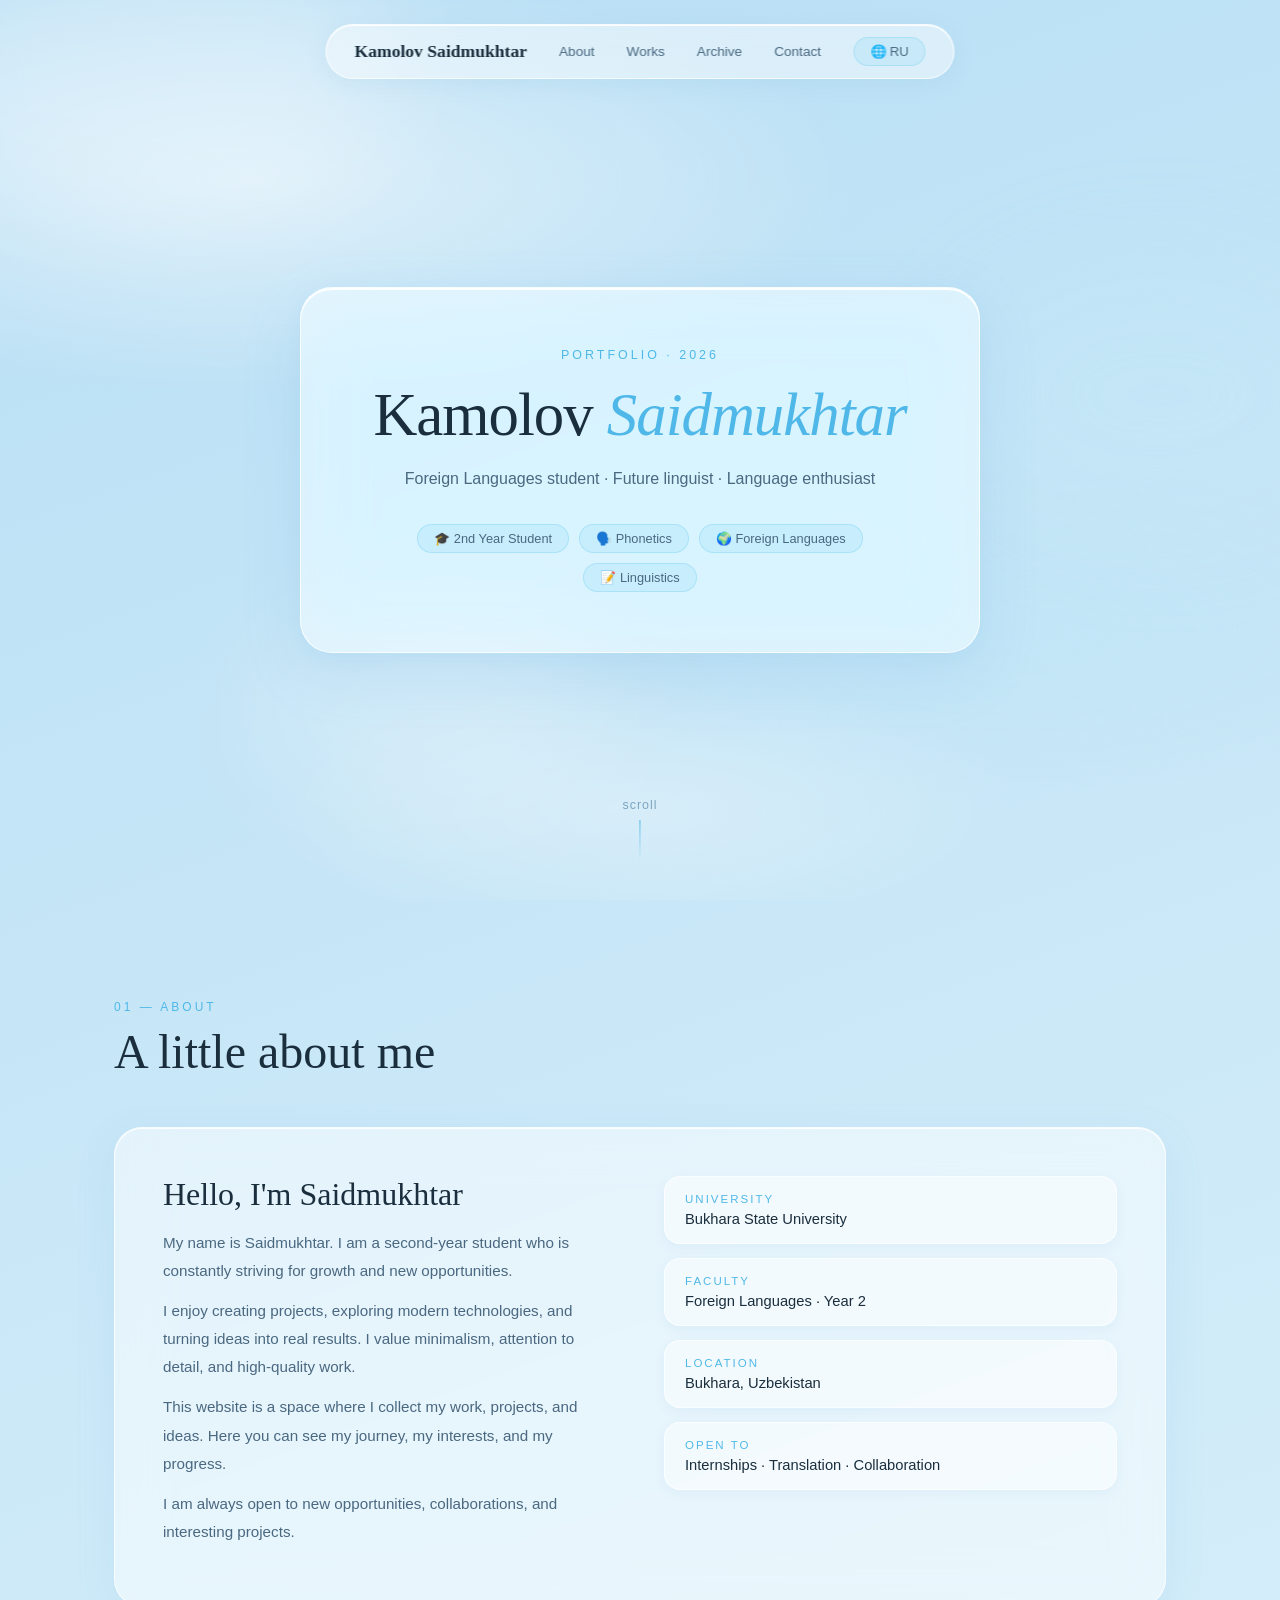
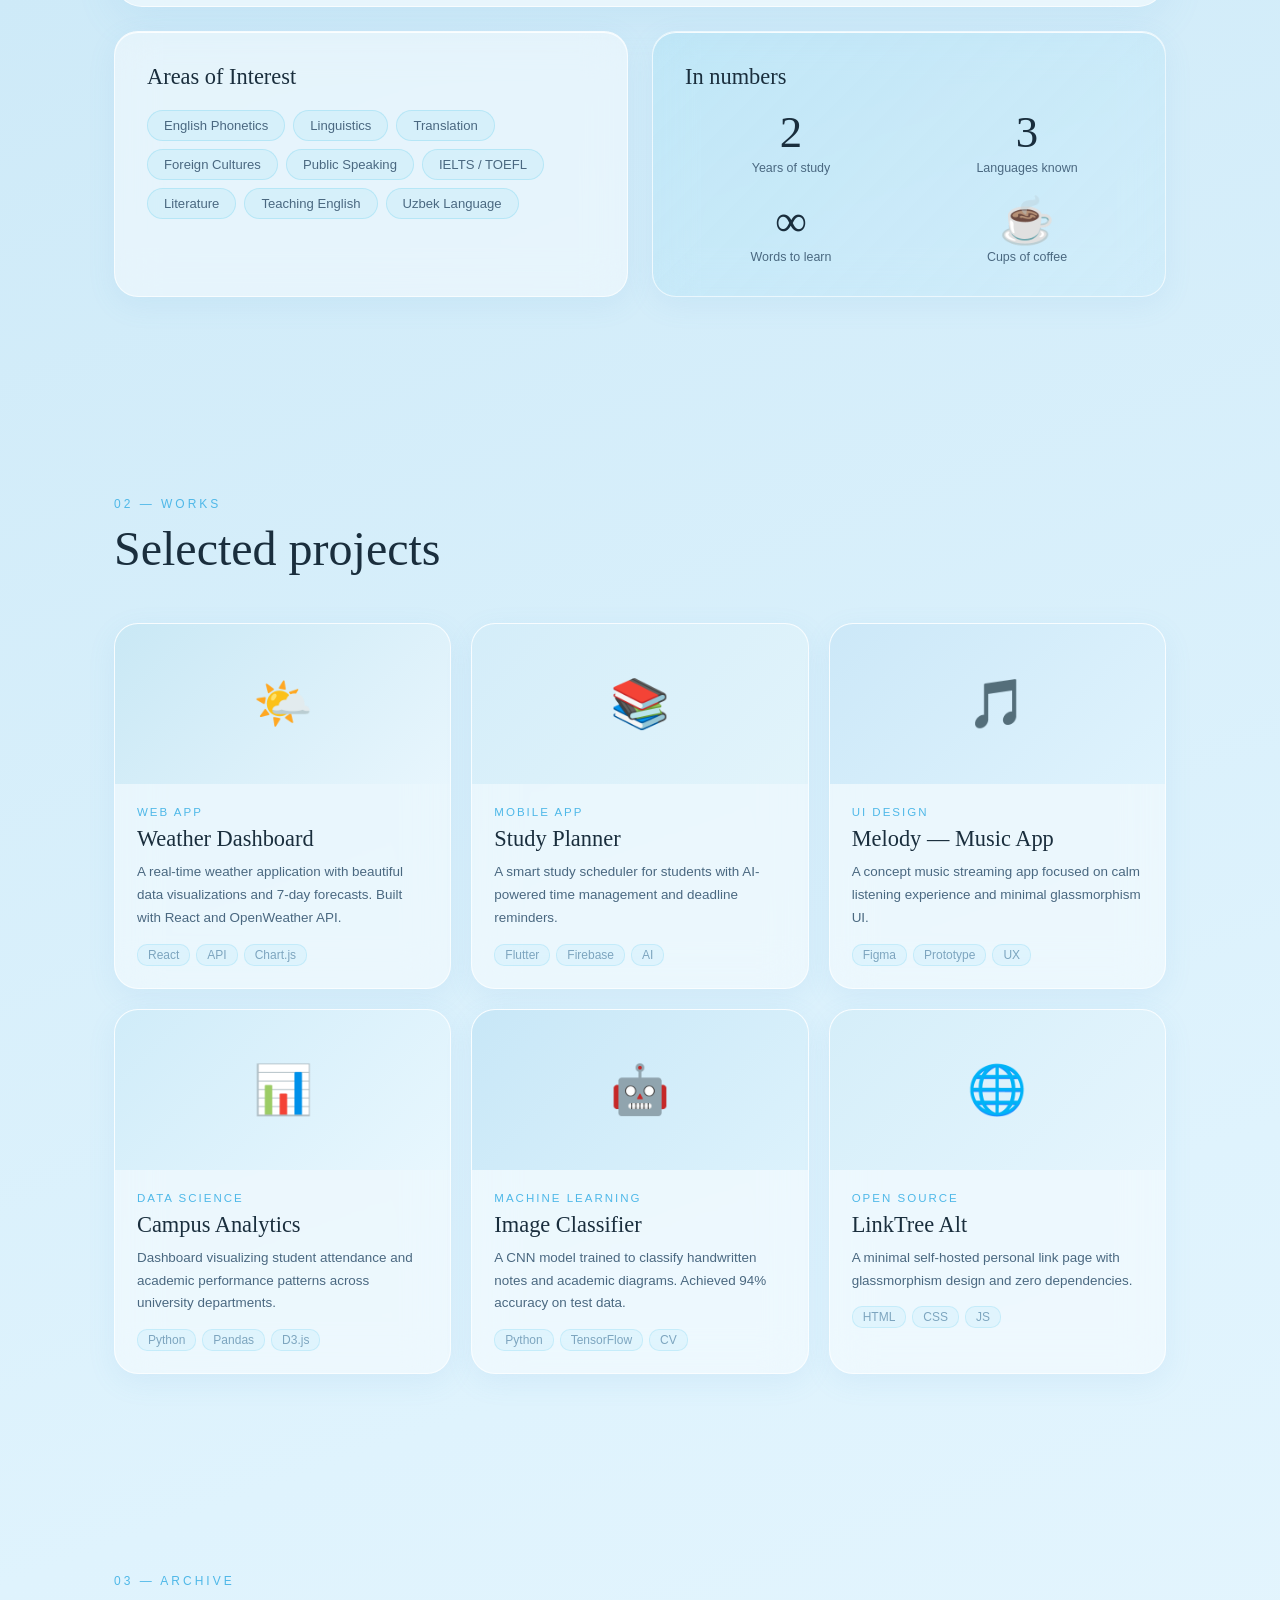
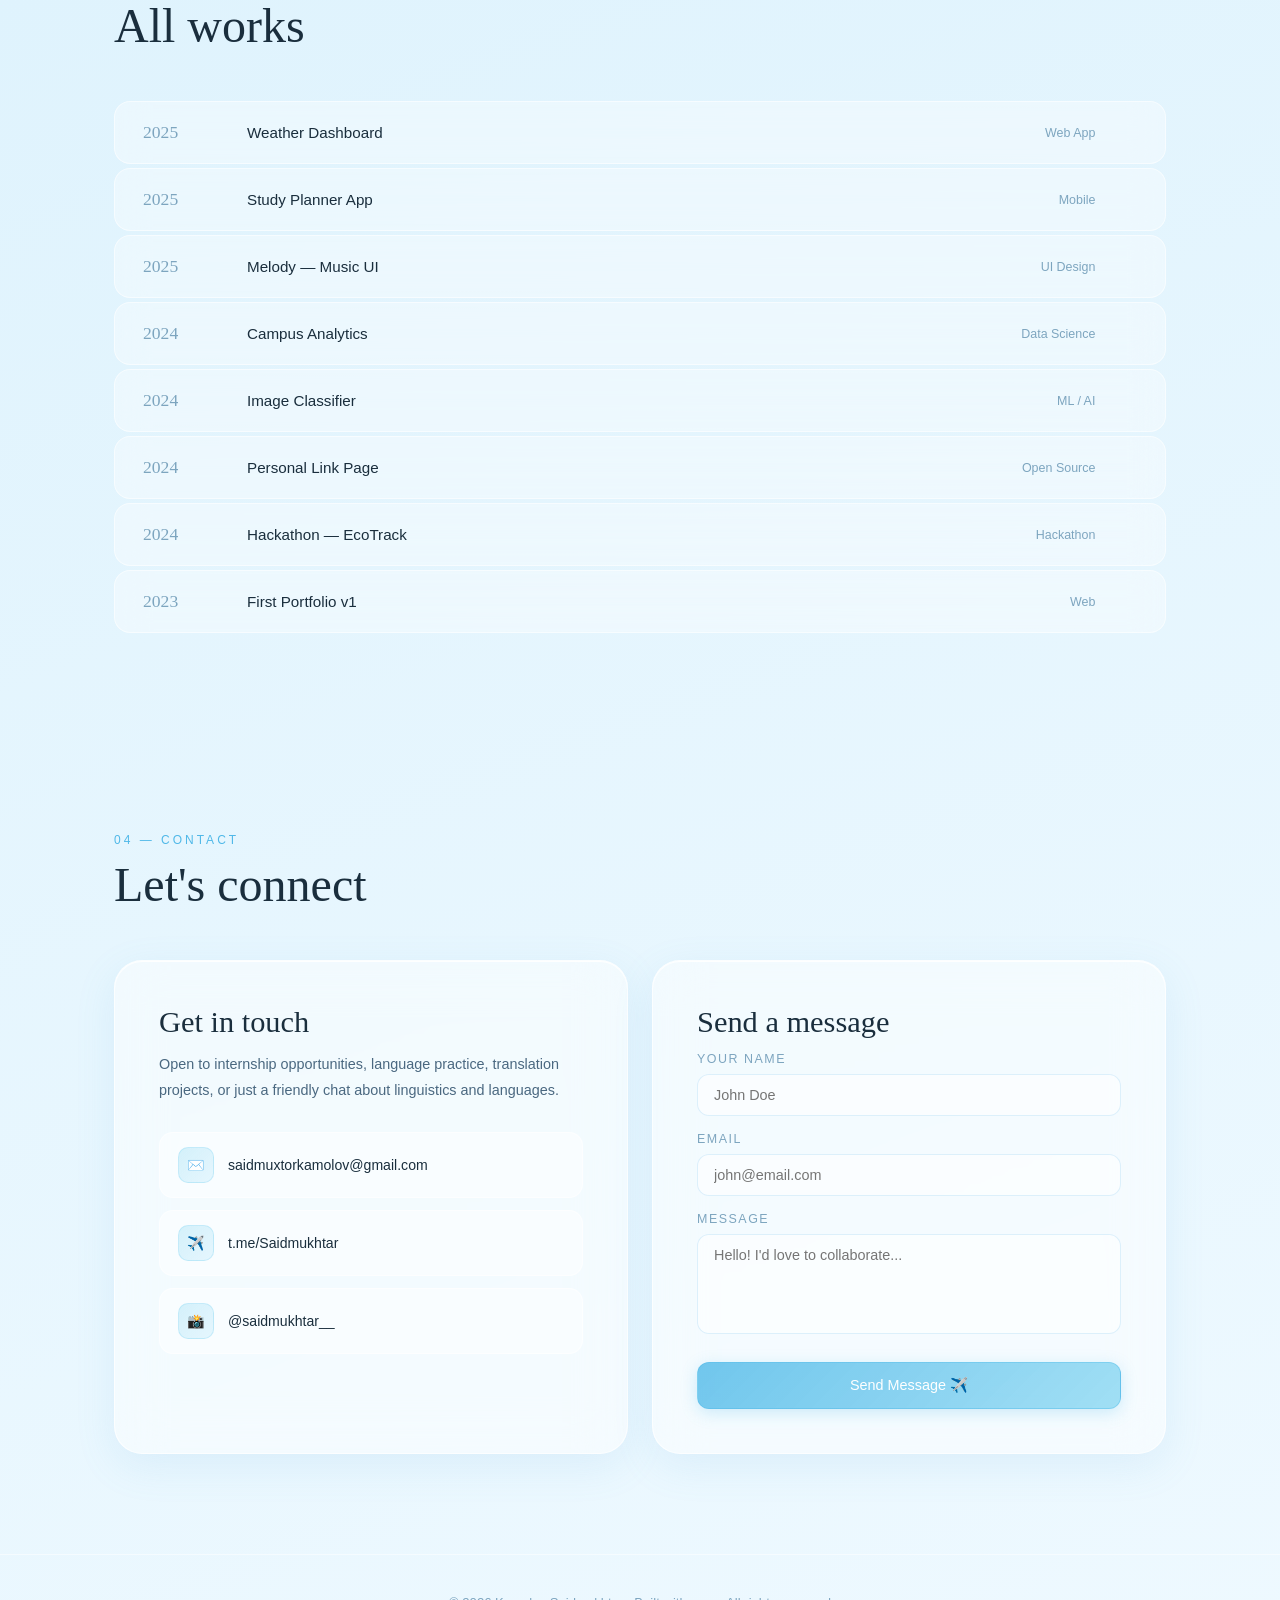
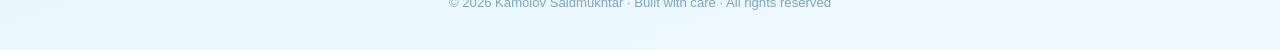
==== index.html @ 2c456326 "Rename index.html.html to index.html" ====
<!DOCTYPE html>
<!-- saved from url=(0054)file:///C:/Users/user/Downloads/portfolio_final_2.html -->
<html lang="en"><head><meta http-equiv="Content-Type" content="text/html; charset=UTF-8">

<meta name="viewport" content="width=device-width, initial-scale=1.0">
<title>Kamolov Saidmukhtar — Portfolio</title>
<link href="./67Kamolov Saidmukhtar_files/css2" rel="stylesheet">
<style>
:root {
  --sky1: #c9e8f5;
  --sky2: #dff0fa;
  --cyan: #7dd3f0;
  --cyan2: #4fb8e8;
  --glass: rgba(255,255,255,0.38);
  --glass-border: rgba(255,255,255,0.6);
  --glass-shadow: rgba(140,190,230,0.18);
  --text: #1a2e3d;
  --text2: #4a6880;
  --text3: #7da5bf;
}
* { margin:0; padding:0; box-sizing:border-box; }
html { scroll-behavior:smooth; }
body {
  font-family:'DM Sans',sans-serif;
  background:linear-gradient(160deg,#b8dff5 0%,#ceeaf8 30%,#dff3fd 60%,#eef9ff 100%);
  min-height:100vh;
  color:var(--text);
  overflow-x:hidden;
}
body::before {
  content:'';
  position:fixed;
  inset:0;
  background:
    radial-gradient(ellipse 80% 40% at 20% 20%,rgba(255,255,255,0.5) 0%,transparent 60%),
    radial-gradient(ellipse 60% 30% at 80% 70%,rgba(190,230,248,0.4) 0%,transparent 60%),
    radial-gradient(ellipse 50% 25% at 50% 90%,rgba(255,255,255,0.3) 0%,transparent 60%);
  pointer-events:none;
  z-index:0;
}
.cloud-blob {
  position:fixed; border-radius:50%;
  filter:blur(60px); opacity:0.35;
  pointer-events:none; z-index:0;
  animation:drift linear infinite;
}
.cloud-blob:nth-child(1){width:500px;height:300px;background:rgba(255,255,255,0.8);top:-80px;left:-100px;animation-duration:40s;}
.cloud-blob:nth-child(2){width:400px;height:250px;background:rgba(200,235,252,0.6);top:30%;right:-80px;animation-duration:55s;animation-delay:-15s;}
.cloud-blob:nth-child(3){width:350px;height:200px;background:rgba(255,255,255,0.7);bottom:10%;left:20%;animation-duration:48s;animation-delay:-25s;}
@keyframes drift {
  0%,100%{transform:translateX(0) translateY(0);}
  25%{transform:translateX(30px) translateY(-20px);}
  50%{transform:translateX(-20px) translateY(30px);}
  75%{transform:translateX(20px) translateY(10px);}
}

/* NAV */
nav {
  position:fixed; top:24px; left:50%;
  transform:translateX(-50%);
  z-index:100;
  background:rgba(255,255,255,0.45);
  backdrop-filter:blur(24px);
  -webkit-backdrop-filter:blur(24px);
  border:1px solid rgba(255,255,255,0.7);
  border-radius:50px;
  padding:12px 28px;
  box-shadow:0 4px 20px rgba(120,180,220,0.15),inset 0 1px 0 rgba(255,255,255,0.9);
  display:flex; align-items:center; gap:32px;
  white-space:nowrap;
}
nav .logo {
  font-family:'Cormorant Garamond',serif;
  font-size:1.1em; font-weight:600;
  color:var(--text); text-decoration:none;
}
nav a.navlink {
  font-size:0.85em; font-weight:400;
  color:var(--text2); text-decoration:none;
  transition:color 0.2s; position:relative;
}
nav a.navlink::after {
  content:''; position:absolute;
  bottom:-3px; left:0; width:0; height:1px;
  background:var(--cyan2); transition:width 0.3s;
}
nav a.navlink:hover { color:var(--text); }
nav a.navlink:hover::after { width:100%; }
#langBtn {
  background:rgba(125,211,240,0.2);
  border:1px solid rgba(125,211,240,0.4);
  border-radius:20px; padding:6px 16px;
  font-family:'DM Sans',sans-serif;
  font-size:0.82em; font-weight:500;
  color:var(--text2); cursor:pointer;
  transition:all 0.2s;
}
#langBtn:hover { background:rgba(125,211,240,0.35); }

/* HERO */
#hero {
  position:relative; min-height:100vh;
  display:flex; align-items:center; justify-content:center;
  z-index:1; padding:120px 24px 80px;
}
.hero-card {
  background:rgba(255,255,255,0.5);
  backdrop-filter:blur(30px) saturate(1.6);
  -webkit-backdrop-filter:blur(30px) saturate(1.6);
  border:1px solid rgba(255,255,255,0.75);
  border-radius:32px; padding:60px 56px;
  text-align:center; max-width:680px;
  box-shadow:0 20px 60px rgba(100,170,220,0.15),0 4px 16px rgba(140,200,240,0.12),inset 0 2px 0 rgba(255,255,255,0.95);
  animation:floatCard 6s ease-in-out infinite;
}
@keyframes floatCard {
  0%,100%{transform:translateY(0px);}
  50%{transform:translateY(-12px);}
}
.hero-eyebrow {
  font-size:0.78em; font-weight:500;
  letter-spacing:3px; text-transform:uppercase;
  color:var(--cyan2); margin-bottom:20px;
}
.hero-name {
  font-family:'Cormorant Garamond',serif;
  font-size:3.8em; font-weight:300;
  line-height:1.1; color:var(--text);
  letter-spacing:-1px; margin-bottom:16px;
}
.hero-name em { font-style:italic; color:var(--cyan2); }
.hero-tagline {
  font-size:1em; font-weight:300;
  color:var(--text2); line-height:1.7; margin-bottom:32px;
}
.hero-badges {
  display:flex; gap:10px;
  justify-content:center; flex-wrap:wrap;
}
.badge {
  background:rgba(125,211,240,0.18);
  border:1px solid rgba(125,211,240,0.4);
  border-radius:20px; padding:6px 16px;
  font-size:0.8em; font-weight:500; color:var(--text2);
}
.scroll-hint {
  position:absolute; bottom:40px; left:50%;
  transform:translateX(-50%);
  display:flex; flex-direction:column;
  align-items:center; gap:8px;
  color:var(--text3); font-size:0.78em;
  letter-spacing:1px;
  animation:scrollBounce 2s ease-in-out infinite;
}
.scroll-hint::after {
  content:''; width:1px; height:40px;
  background:linear-gradient(to bottom,var(--cyan2),transparent);
}
@keyframes scrollBounce {
  0%,100%{transform:translateX(-50%) translateY(0);}
  50%{transform:translateX(-50%) translateY(8px);}
}

/* SECTIONS */
section {
  position:relative; z-index:1;
  padding:100px 24px;
  max-width:1100px; margin:0 auto;
}
.section-label {
  font-size:0.75em; font-weight:500;
  letter-spacing:3px; text-transform:uppercase;
  color:var(--cyan2); margin-bottom:12px;
}
.section-title {
  font-family:'Cormorant Garamond',serif;
  font-size:3em; font-weight:300;
  color:var(--text); line-height:1.1; margin-bottom:48px;
}

/* ABOUT */
.about-top {
  background:rgba(255,255,255,0.5);
  backdrop-filter:blur(24px);
  -webkit-backdrop-filter:blur(24px);
  border:1px solid rgba(255,255,255,0.7);
  border-radius:28px; padding:48px;
  box-shadow:0 12px 40px rgba(100,170,220,0.12),inset 0 1px 0 rgba(255,255,255,0.9);
  display:grid; grid-template-columns:1fr 1fr;
  gap:48px; align-items:start;
  margin-bottom:24px;
}
.about-text h3 {
  font-family:'Cormorant Garamond',serif;
  font-size:2em; font-weight:300;
  color:var(--text); margin-bottom:16px;
}
.about-text p {
  font-size:0.95em; font-weight:300;
  color:var(--text2); line-height:1.85;
  margin-bottom:12px;
}
.about-details { display:flex; flex-direction:column; gap:14px; }
.detail-item {
  background:rgba(255,255,255,0.5);
  border:1px solid rgba(255,255,255,0.65);
  border-radius:16px; padding:16px 20px;
  box-shadow:0 4px 12px rgba(100,170,220,0.08);
}
.detail-label {
  font-size:0.72em; font-weight:500;
  letter-spacing:2px; text-transform:uppercase;
  color:var(--cyan2); margin-bottom:6px;
}
.detail-value { font-size:0.92em; color:var(--text); }

.about-bottom {
  display:grid; grid-template-columns:1fr 1fr; gap:24px;
}
.interests-card, .stats-card {
  background:rgba(255,255,255,0.45);
  backdrop-filter:blur(20px);
  -webkit-backdrop-filter:blur(20px);
  border:1px solid rgba(255,255,255,0.65);
  border-radius:24px; padding:32px;
  box-shadow:0 8px 28px rgba(100,170,220,0.1),inset 0 1px 0 rgba(255,255,255,0.85);
}
.interests-card h4, .stats-card h4 {
  font-family:'Cormorant Garamond',serif;
  font-size:1.4em; font-weight:400;
  color:var(--text); margin-bottom:20px;
}
.stats-card { background:linear-gradient(135deg,rgba(125,211,240,0.2),rgba(200,235,252,0.3)); }
.interests-tags { display:flex; flex-wrap:wrap; gap:8px; }
.tag {
  background:rgba(125,211,240,0.15);
  border:1px solid rgba(125,211,240,0.35);
  border-radius:20px; padding:7px 16px;
  font-size:0.82em; color:var(--text2);
  transition:all 0.2s; cursor:default;
}
.tag:hover { background:rgba(125,211,240,0.3); color:var(--text); }
.stats-grid { display:grid; grid-template-columns:1fr 1fr; gap:24px; }
.stat { text-align:center; }
.stat-num {
  font-family:'Cormorant Garamond',serif;
  font-size:2.8em; font-weight:300;
  color:var(--text); line-height:1; margin-bottom:6px;
}
.stat-desc { font-size:0.78em; color:var(--text2); }

/* WORKS */
.works-grid {
  display:grid; grid-template-columns:repeat(3,1fr); gap:20px;
}
.project-card {
  background:rgba(255,255,255,0.45);
  backdrop-filter:blur(22px);
  -webkit-backdrop-filter:blur(22px);
  border:1px solid rgba(255,255,255,0.68);
  border-radius:24px; overflow:hidden;
  box-shadow:0 8px 28px rgba(100,170,220,0.1),inset 0 1px 0 rgba(255,255,255,0.85);
  cursor:pointer; transition:transform 0.3s ease,box-shadow 0.3s ease;
}
.project-card:hover {
  transform:translateY(-8px);
  box-shadow:0 20px 50px rgba(80,160,210,0.2),inset 0 1px 0 rgba(255,255,255,0.9);
}
.project-thumb {
  height:160px; display:flex;
  align-items:center; justify-content:center; font-size:3em;
}
.project-body { padding:22px; }
.project-type {
  font-size:0.72em; font-weight:500;
  letter-spacing:2px; text-transform:uppercase;
  color:var(--cyan2); margin-bottom:8px;
}
.project-name {
  font-family:'Cormorant Garamond',serif;
  font-size:1.4em; font-weight:400;
  color:var(--text); margin-bottom:8px; line-height:1.2;
}
.project-desc {
  font-size:0.84em; font-weight:300;
  color:var(--text2); line-height:1.7; margin-bottom:14px;
}
.project-tags { display:flex; gap:6px; flex-wrap:wrap; }
.project-tag {
  background:rgba(125,211,240,0.12);
  border:1px solid rgba(125,211,240,0.28);
  border-radius:10px; padding:3px 10px;
  font-size:0.75em; color:var(--text3);
}

/* ARCHIVE */
.archive-list { display:flex; flex-direction:column; gap:4px; }
.archive-item {
  background:rgba(255,255,255,0.35);
  backdrop-filter:blur(16px);
  -webkit-backdrop-filter:blur(16px);
  border:1px solid rgba(255,255,255,0.55);
  border-radius:16px; padding:20px 28px;
  display:grid; grid-template-columns:80px 1fr auto auto;
  align-items:center; gap:24px; cursor:pointer;
  transition:all 0.25s ease;
}
.archive-item:hover {
  background:rgba(255,255,255,0.55);
  transform:translateX(6px);
  box-shadow:0 6px 20px rgba(100,170,220,0.12);
}
.archive-year {
  font-family:'Cormorant Garamond',serif;
  font-size:1.1em; font-weight:300; color:var(--text3);
}
.archive-name { font-size:0.95em; color:var(--text); }
.archive-type { font-size:0.78em; color:var(--text3); }
.archive-arrow {
  color:var(--cyan2); font-size:1.1em;
  opacity:0; transition:opacity 0.2s,transform 0.2s;
}
.archive-item:hover .archive-arrow { opacity:1; transform:translateX(4px); }

/* CONTACT */
.contact-wrap { display:grid; grid-template-columns:1fr 1fr; gap:24px; }
.contact-card, .form-card {
  background:rgba(255,255,255,0.48);
  backdrop-filter:blur(24px);
  -webkit-backdrop-filter:blur(24px);
  border:1px solid rgba(255,255,255,0.7);
  border-radius:28px; padding:44px;
  box-shadow:0 12px 40px rgba(100,170,220,0.12),inset 0 1px 0 rgba(255,255,255,0.9);
}
.contact-card h3, .form-card h3 {
  font-family:'Cormorant Garamond',serif;
  font-size:1.9em; font-weight:300; color:var(--text); margin-bottom:12px;
}
.contact-card p {
  font-size:0.9em; font-weight:300; color:var(--text2);
  line-height:1.8; margin-bottom:28px;
}
.contact-links { display:flex; flex-direction:column; gap:12px; }
.contact-link {
  display:flex; align-items:center; gap:14px;
  background:rgba(255,255,255,0.45);
  border:1px solid rgba(255,255,255,0.6);
  border-radius:14px; padding:14px 18px;
  text-decoration:none; color:var(--text);
  font-size:0.88em; transition:all 0.2s;
}
.contact-link:hover {
  background:rgba(255,255,255,0.7);
  transform:translateX(4px);
  box-shadow:0 4px 16px rgba(100,170,220,0.14);
}
.contact-icon {
  width:36px; height:36px;
  background:linear-gradient(135deg,rgba(125,211,240,0.3),rgba(200,235,252,0.4));
  border-radius:10px; display:flex; align-items:center; justify-content:center;
  font-size:1em; border:1px solid rgba(125,211,240,0.3); flex-shrink:0;
}
.form-group { margin-bottom:16px; }
.form-group label {
  display:block; font-size:0.78em; font-weight:500;
  letter-spacing:1.5px; text-transform:uppercase;
  color:var(--text3); margin-bottom:8px;
}
.form-group input, .form-group textarea {
  width:100%; background:rgba(255,255,255,0.55);
  border:1px solid rgba(200,230,248,0.6);
  border-radius:12px; padding:12px 16px;
  font-family:'DM Sans',sans-serif;
  font-size:0.9em; font-weight:300; color:var(--text);
  outline:none; transition:all 0.2s;
}
.form-group input:focus, .form-group textarea:focus {
  border-color:rgba(79,184,232,0.5);
  background:rgba(255,255,255,0.75);
  box-shadow:0 0 0 3px rgba(125,211,240,0.15);
}
.form-group textarea { height:100px; resize:none; }
.btn-send {
  width:100%;
  background:linear-gradient(135deg,rgba(79,184,232,0.8),rgba(125,211,240,0.7));
  border:1px solid rgba(79,184,232,0.4);
  border-radius:12px; padding:14px;
  font-family:'DM Sans',sans-serif;
  font-size:0.9em; font-weight:500; color:#fff;
  cursor:pointer; transition:all 0.2s; margin-top:8px;
  box-shadow:0 4px 16px rgba(79,184,232,0.25);
}
.btn-send:hover { transform:translateY(-2px); box-shadow:0 8px 24px rgba(79,184,232,0.35); }

/* FOOTER */
footer {
  position:relative; z-index:1;
  text-align:center; padding:40px 24px;
  border-top:1px solid rgba(255,255,255,0.5);
  font-size:0.82em; font-weight:300; color:var(--text3);
}

/* MODAL */
.modal-overlay {
  position:fixed; inset:0;
  background:rgba(150,200,230,0.25);
  backdrop-filter:blur(16px);
  -webkit-backdrop-filter:blur(16px);
  z-index:200; display:flex;
  align-items:center; justify-content:center;
  padding:24px; opacity:0; pointer-events:none;
  transition:opacity 0.3s;
}
.modal-overlay.open { opacity:1; pointer-events:all; }
.modal {
  background:rgba(255,255,255,0.7);
  backdrop-filter:blur(32px) saturate(1.5);
  -webkit-backdrop-filter:blur(32px) saturate(1.5);
  border:1px solid rgba(255,255,255,0.85);
  border-radius:32px; padding:48px;
  max-width:580px; width:100%;
  box-shadow:0 24px 80px rgba(80,150,200,0.2),inset 0 2px 0 rgba(255,255,255,0.95);
  transform:translateY(30px); transition:transform 0.3s;
}
.modal-overlay.open .modal { transform:translateY(0); }
.modal-thumb {
  width:100%; height:160px; border-radius:20px;
  display:flex; align-items:center; justify-content:center;
  font-size:4em; margin-bottom:24px;
  border:1px solid rgba(255,255,255,0.6);
}
.modal-type { font-size:0.75em; font-weight:500; letter-spacing:2.5px; text-transform:uppercase; color:var(--cyan2); margin-bottom:10px; }
.modal-title { font-family:'Cormorant Garamond',serif; font-size:2.2em; font-weight:300; color:var(--text); margin-bottom:14px; }
.modal-desc { font-size:0.92em; font-weight:300; color:var(--text2); line-height:1.8; margin-bottom:22px; }
.modal-tags { display:flex; gap:8px; flex-wrap:wrap; margin-bottom:28px; }
.modal-actions { display:flex; gap:12px; }
.btn-view {
  flex:1; background:linear-gradient(135deg,rgba(79,184,232,0.75),rgba(125,211,240,0.65));
  border:1px solid rgba(79,184,232,0.35); border-radius:12px; padding:13px;
  font-family:'DM Sans',sans-serif; font-size:0.88em; font-weight:500;
  color:#fff; cursor:pointer; transition:all 0.2s;
}
.btn-view:hover { transform:translateY(-2px); }
.btn-close {
  background:rgba(255,255,255,0.5); border:1px solid rgba(200,230,248,0.5);
  border-radius:12px; padding:13px 20px;
  font-family:'DM Sans',sans-serif; font-size:0.88em;
  color:var(--text2); cursor:pointer; transition:all 0.2s;
}
.btn-close:hover { background:rgba(255,255,255,0.75); }

/* ANIMATIONS */
.fade-in { opacity:0; transform:translateY(24px); transition:opacity 0.7s ease,transform 0.7s ease; }
.fade-in.visible { opacity:1; transform:translateY(0); }

/* RESPONSIVE */
@media(max-width:900px){
  .works-grid { grid-template-columns:1fr 1fr; }
  .about-top { grid-template-columns:1fr; gap:28px; }
  .about-bottom { grid-template-columns:1fr; }
  .contact-wrap { grid-template-columns:1fr; }
}
@media(max-width:600px){
  .works-grid { grid-template-columns:1fr; }
  nav { gap:16px; padding:10px 18px; }
  nav .navlink { display:none; }
  .hero-name { font-size:2.6em; }
  .hero-card { padding:36px 24px; }
  .archive-item { grid-template-columns:60px 1fr auto; }
  .archive-type { display:none; }
  .section-title { font-size:2.2em; }
}
</style>
</head>
<body>

<div class="cloud-blob"></div>
<div class="cloud-blob"></div>
<div class="cloud-blob"></div>

<!-- NAV -->
<nav>
  <a href="file:///C:/Users/user/Downloads/portfolio_final_2.html#hero" class="logo">Kamolov Saidmukhtar</a>
  <a href="file:///C:/Users/user/Downloads/portfolio_final_2.html#about" class="navlink" data-en="About" data-ru="Обо мне">About</a>
  <a href="file:///C:/Users/user/Downloads/portfolio_final_2.html#works" class="navlink" data-en="Works" data-ru="Работы">Works</a>
  <a href="file:///C:/Users/user/Downloads/portfolio_final_2.html#archive" class="navlink" data-en="Archive" data-ru="Архив">Archive</a>
  <a href="file:///C:/Users/user/Downloads/portfolio_final_2.html#contact" class="navlink" data-en="Contact" data-ru="Контакты">Contact</a>
  <button id="langBtn" onclick="switchLang()">🌐 RU</button>
</nav>

<!-- HERO -->
<section id="hero">
  <div class="hero-card">
    <div class="hero-eyebrow" data-en="Portfolio · 2026" data-ru="Портфолио · 2026">Portfolio · 2026</div>
    <h1 class="hero-name">Kamolov <em>Saidmukhtar</em></h1>
    <p class="hero-tagline" data-en="Foreign Languages student · Future linguist · Language enthusiast" data-ru="Студент факультета иностранных языков · Будущий лингвист · Любитель языков">Foreign Languages student · Future linguist · Language enthusiast</p>
    <div class="hero-badges">
      <span class="badge" data-en="🎓 2nd Year Student" data-ru="🎓 2 курс">🎓 2nd Year Student</span>
      <span class="badge" data-en="🗣️ Phonetics" data-ru="🗣️ Фонетика">🗣️ Phonetics</span>
      <span class="badge" data-en="🌍 Foreign Languages" data-ru="🌍 Иностранные языки">🌍 Foreign Languages</span>
      <span class="badge" data-en="📝 Linguistics" data-ru="📝 Лингвистика">📝 Linguistics</span>
    </div>
  </div>
  <div class="scroll-hint" data-en="scroll" data-ru="скролл">scroll</div>
</section>

<!-- ABOUT -->
<section id="about">
  <div class="section-label fade-in" data-en="01 — About" data-ru="01 — Обо мне" style="transition-delay: 0s;">01 — About</div>
  <h2 class="section-title fade-in" data-en="A little about me" data-ru="Немного обо мне" style="transition-delay: 0.08s;">A little about me</h2>

  <div class="about-top fade-in" style="transition-delay: 0.16s;">
    <div class="about-text">
      <h3 data-en="Hello, I&#39;m Saidmukhtar" data-ru="Привет, я Саидмухтар">Hello, I'm Saidmukhtar</h3>
      <p data-en="My name is Saidmukhtar. I am a second-year student who is constantly striving for growth and new opportunities." data-ru="Меня зовут Саидмухтар. Я студент второго курса и человек, который постоянно стремится к развитию и новым возможностям.">My name is Saidmukhtar. I am a second-year student who is constantly striving for growth and new opportunities.</p>
      <p data-en="I enjoy creating projects, exploring modern technologies, and turning ideas into real results. I value minimalism, attention to detail, and high-quality work." data-ru="Мне интересно создавать проекты, изучать современные технологии и превращать идеи в реальные результаты. Я ценю минимализм, внимание к деталям и качественную работу.">I enjoy creating projects, exploring modern technologies, and turning ideas into real results. I value minimalism, attention to detail, and high-quality work.</p>
      <p data-en="This website is a space where I collect my work, projects, and ideas. Here you can see my journey, my interests, and my progress." data-ru="Этот сайт — пространство, где собраны мои работы, проекты и идеи. Здесь можно увидеть мой путь, мои интересы и мой прогресс.">This website is a space where I collect my work, projects, and ideas. Here you can see my journey, my interests, and my progress.</p>
      <p data-en="I am always open to new opportunities, collaborations, and interesting projects." data-ru="Я всегда открыт к новым возможностям, сотрудничеству и интересным проектам.">I am always open to new opportunities, collaborations, and interesting projects.</p>
    </div>
    <div class="about-details">
      <div class="detail-item">
        <div class="detail-label" data-en="University" data-ru="Университет">University</div>
        <div class="detail-value" data-en="Bukhara State University" data-ru="Бухарский государственный университет">Bukhara State University</div>
      </div>
      <div class="detail-item">
        <div class="detail-label" data-en="Faculty" data-ru="Факультет">Faculty</div>
        <div class="detail-value" data-en="Foreign Languages · Year 2" data-ru="Иностранные языки · 2 курс">Foreign Languages · Year 2</div>
      </div>
      <div class="detail-item">
        <div class="detail-label" data-en="Location" data-ru="Город">Location</div>
        <div class="detail-value">Bukhara, Uzbekistan</div>
      </div>
      <div class="detail-item">
        <div class="detail-label" data-en="Open to" data-ru="Открыт к">Open to</div>
        <div class="detail-value" data-en="Internships · Translation · Collaboration" data-ru="Стажировки · Переводы · Сотрудничество">Internships · Translation · Collaboration</div>
      </div>
    </div>
  </div>

  <div class="about-bottom">
    <div class="interests-card fade-in" style="transition-delay: 0.24s;">
      <h4 data-en="Areas of Interest" data-ru="Сферы интересов">Areas of Interest</h4>
      <div class="interests-tags">
        <span class="tag" data-en="English Phonetics" data-ru="Фонетика английского">English Phonetics</span>
        <span class="tag" data-en="Linguistics" data-ru="Лингвистика">Linguistics</span>
        <span class="tag" data-en="Translation" data-ru="Перевод">Translation</span>
        <span class="tag" data-en="Foreign Cultures" data-ru="Иностранные культуры">Foreign Cultures</span>
        <span class="tag" data-en="Public Speaking" data-ru="Публичные выступления">Public Speaking</span>
        <span class="tag" data-en="IELTS / TOEFL" data-ru="IELTS / TOEFL">IELTS / TOEFL</span>
        <span class="tag" data-en="Literature" data-ru="Литература">Literature</span>
        <span class="tag" data-en="Teaching English" data-ru="Преподавание английского">Teaching English</span>
        <span class="tag" data-en="Uzbek Language" data-ru="Узбекский язык">Uzbek Language</span>
      </div>
    </div>
    <div class="stats-card fade-in" style="transition-delay: 0s;">
      <h4 data-en="In numbers" data-ru="В цифрах">In numbers</h4>
      <div class="stats-grid">
        <div class="stat">
          <div class="stat-num">2</div>
          <div class="stat-desc" data-en="Years of study" data-ru="Года учёбы">Years of study</div>
        </div>
        <div class="stat">
          <div class="stat-num">3</div>
          <div class="stat-desc" data-en="Languages known" data-ru="Языков знаю">Languages known</div>
        </div>
        <div class="stat">
          <div class="stat-num">∞</div>
          <div class="stat-desc" data-en="Words to learn" data-ru="Слов ещё учить">Words to learn</div>
        </div>
        <div class="stat">
          <div class="stat-num">☕</div>
          <div class="stat-desc" data-en="Cups of coffee" data-ru="Чашек кофе">Cups of coffee</div>
        </div>
      </div>
    </div>
  </div>
</section>

<!-- WORKS -->
<section id="works">
  <div class="section-label fade-in" data-en="02 — Works" data-ru="02 — Работы" style="transition-delay: 0.08s;">02 — Works</div>
  <h2 class="section-title fade-in" data-en="Selected projects" data-ru="Избранные проекты" style="transition-delay: 0.16s;">Selected projects</h2>
  <div class="works-grid" id="worksGrid">
    <div class="project-card fade-in" onclick="openModal(0)" style="transition-delay:0s">
      <div class="project-thumb" style="background:linear-gradient(135deg,#c9e8f5,#e8f6fd)">🌤️</div>
      <div class="project-body">
        <div class="project-type">Web App</div>
        <div class="project-name">Weather Dashboard</div>
        <div class="project-desc">A real-time weather application with beautiful data visualizations and 7-day forecasts. Built with React and OpenWeather API.</div>
        <div class="project-tags"><span class="project-tag">React</span><span class="project-tag">API</span><span class="project-tag">Chart.js</span></div>
      </div>
    </div>
  
    <div class="project-card fade-in" onclick="openModal(1)" style="transition-delay:0.07s">
      <div class="project-thumb" style="background:linear-gradient(135deg,#d4edf9,#e2f4fb)">📚</div>
      <div class="project-body">
        <div class="project-type">Mobile App</div>
        <div class="project-name">Study Planner</div>
        <div class="project-desc">A smart study scheduler for students with AI-powered time management and deadline reminders.</div>
        <div class="project-tags"><span class="project-tag">Flutter</span><span class="project-tag">Firebase</span><span class="project-tag">AI</span></div>
      </div>
    </div>
  
    <div class="project-card fade-in" onclick="openModal(2)" style="transition-delay:0.14s">
      <div class="project-thumb" style="background:linear-gradient(135deg,#cce8f8,#dff3fd)">🎵</div>
      <div class="project-body">
        <div class="project-type">UI Design</div>
        <div class="project-name">Melody — Music App</div>
        <div class="project-desc">A concept music streaming app focused on calm listening experience and minimal glassmorphism UI.</div>
        <div class="project-tags"><span class="project-tag">Figma</span><span class="project-tag">Prototype</span><span class="project-tag">UX</span></div>
      </div>
    </div>
  
    <div class="project-card fade-in" onclick="openModal(3)" style="transition-delay:0.21000000000000002s">
      <div class="project-thumb" style="background:linear-gradient(135deg,#d0ecf9,#e8f7fe)">📊</div>
      <div class="project-body">
        <div class="project-type">Data Science</div>
        <div class="project-name">Campus Analytics</div>
        <div class="project-desc">Dashboard visualizing student attendance and academic performance patterns across university departments.</div>
        <div class="project-tags"><span class="project-tag">Python</span><span class="project-tag">Pandas</span><span class="project-tag">D3.js</span></div>
      </div>
    </div>
  
    <div class="project-card fade-in" onclick="openModal(4)" style="transition-delay:0.28s">
      <div class="project-thumb" style="background:linear-gradient(135deg,#c8e7f7,#dcf2fc)">🤖</div>
      <div class="project-body">
        <div class="project-type">Machine Learning</div>
        <div class="project-name">Image Classifier</div>
        <div class="project-desc">A CNN model trained to classify handwritten notes and academic diagrams. Achieved 94% accuracy on test data.</div>
        <div class="project-tags"><span class="project-tag">Python</span><span class="project-tag">TensorFlow</span><span class="project-tag">CV</span></div>
      </div>
    </div>
  
    <div class="project-card fade-in" onclick="openModal(5)" style="transition-delay:0.35000000000000003s">
      <div class="project-thumb" style="background:linear-gradient(135deg,#d5eef9,#e5f5fd)">🌐</div>
      <div class="project-body">
        <div class="project-type">Open Source</div>
        <div class="project-name">LinkTree Alt</div>
        <div class="project-desc">A minimal self-hosted personal link page with glassmorphism design and zero dependencies.</div>
        <div class="project-tags"><span class="project-tag">HTML</span><span class="project-tag">CSS</span><span class="project-tag">JS</span></div>
      </div>
    </div>
  </div>
</section>

<!-- ARCHIVE -->
<section id="archive">
  <div class="section-label fade-in" data-en="03 — Archive" data-ru="03 — Архив" style="transition-delay: 0.24s;">03 — Archive</div>
  <h2 class="section-title fade-in" data-en="All works" data-ru="Все работы" style="transition-delay: 0s;">All works</h2>
  <div class="archive-list" id="archiveList">
    <div class="archive-item fade-in">
      <div class="archive-year">2025</div>
      <div class="archive-name">Weather Dashboard</div>
      <div class="archive-type">Web App</div>
      <div class="archive-arrow">→</div>
    </div>
  
    <div class="archive-item fade-in">
      <div class="archive-year">2025</div>
      <div class="archive-name">Study Planner App</div>
      <div class="archive-type">Mobile</div>
      <div class="archive-arrow">→</div>
    </div>
  
    <div class="archive-item fade-in">
      <div class="archive-year">2025</div>
      <div class="archive-name">Melody — Music UI</div>
      <div class="archive-type">UI Design</div>
      <div class="archive-arrow">→</div>
    </div>
  
    <div class="archive-item fade-in">
      <div class="archive-year">2024</div>
      <div class="archive-name">Campus Analytics</div>
      <div class="archive-type">Data Science</div>
      <div class="archive-arrow">→</div>
    </div>
  
    <div class="archive-item fade-in">
      <div class="archive-year">2024</div>
      <div class="archive-name">Image Classifier</div>
      <div class="archive-type">ML / AI</div>
      <div class="archive-arrow">→</div>
    </div>
  
    <div class="archive-item fade-in">
      <div class="archive-year">2024</div>
      <div class="archive-name">Personal Link Page</div>
      <div class="archive-type">Open Source</div>
      <div class="archive-arrow">→</div>
    </div>
  
    <div class="archive-item fade-in">
      <div class="archive-year">2024</div>
      <div class="archive-name">Hackathon — EcoTrack</div>
      <div class="archive-type">Hackathon</div>
      <div class="archive-arrow">→</div>
    </div>
  
    <div class="archive-item fade-in">
      <div class="archive-year">2023</div>
      <div class="archive-name">First Portfolio v1</div>
      <div class="archive-type">Web</div>
      <div class="archive-arrow">→</div>
    </div>
  </div>
</section>

<!-- CONTACT -->
<section id="contact">
  <div class="section-label fade-in" data-en="04 — Contact" data-ru="04 — Контакты" style="transition-delay: 0.08s;">04 — Contact</div>
  <h2 class="section-title fade-in" data-en="Let&#39;s connect" data-ru="Напиши мне" style="transition-delay: 0.16s;">Let's connect</h2>
  <div class="contact-wrap">
    <div class="contact-card fade-in" style="transition-delay: 0.24s;">
      <h3 data-en="Get in touch" data-ru="Связаться">Get in touch</h3>
      <p data-en="Open to internship opportunities, language practice, translation projects, or just a friendly chat about linguistics and languages." data-ru="Открыт к стажировкам, языковой практике, переводческим проектам или просто дружескому общению о лингвистике.">Open to internship opportunities, language practice, translation projects, or just a friendly chat about linguistics and languages.</p>
      <div class="contact-links">
        <a href="mailto:saidmuxtorkamolov@gmail.com" class="contact-link">
          <div class="contact-icon">✉️</div>
          saidmuxtorkamolov@gmail.com
        </a>
        <a href="https://t.me/Saidmukhtar" target="_blank" class="contact-link">
          <div class="contact-icon">✈️</div>
          t.me/Saidmukhtar
        </a>
        <a href="https://www.instagram.com/saidmukhtar__" target="_blank" class="contact-link">
          <div class="contact-icon">📸</div>
          @saidmukhtar__
        </a>
      </div>
    </div>
    <div class="form-card fade-in" style="transition-delay: 0s;">
      <h3 data-en="Send a message" data-ru="Написать сообщение">Send a message</h3>
      <div class="form-group">
        <label data-en="Your Name" data-ru="Ваше имя">Your Name</label>
        <input type="text" data-en-ph="John Doe" data-ru-ph="Ваше имя" placeholder="John Doe">
      </div>
      <div class="form-group">
        <label data-en="Email" data-ru="Email">Email</label>
        <input type="email" data-en-ph="john@email.com" data-ru-ph="ваш@email.com" placeholder="john@email.com">
      </div>
      <div class="form-group">
        <label data-en="Message" data-ru="Сообщение">Message</label>
        <textarea data-en-ph="Hello! I&#39;d love to collaborate..." data-ru-ph="Привет! Хотел бы сотрудничать..." placeholder="Hello! I&#39;d love to collaborate..."></textarea>
      </div>
      <button class="btn-send" data-en="Send Message ✈️" data-ru="Отправить ✈️" onclick="handleSend(this)">Send Message ✈️</button>
    </div>
  </div>
</section>

<footer>
  <p data-en="© 2026 Kamolov Saidmukhtar · Built with care · All rights reserved" data-ru="© 2026 Камолов Саидмухтар · Сделано с душой · Все права защищены">© 2026 Kamolov Saidmukhtar · Built with care · All rights reserved</p>
</footer>

<!-- MODAL -->
<div class="modal-overlay" id="modalOverlay" onclick="closeModal(event)">
  <div class="modal">
    <div class="modal-thumb" id="modalThumb"></div>
    <div class="modal-type" id="modalType"></div>
    <div class="modal-title" id="modalTitle"></div>
    <div class="modal-desc" id="modalDesc"></div>
    <div class="modal-tags" id="modalTags"></div>
    <div class="modal-actions">
      <button class="btn-view" data-en="View Project →" data-ru="Открыть проект →">View Project →</button>
      <button class="btn-close" onclick="closeModal()" data-en="Close" data-ru="Закрыть">Close</button>
    </div>
  </div>
</div>

<script>
// ── DATA ─────────────────────────────────────────────────
const PROJECTS = {
  en: [
    { emoji:'🌤️', bg:'linear-gradient(135deg,#c9e8f5,#e8f6fd)', type:'Web App', name:'Weather Dashboard', desc:'A real-time weather application with beautiful data visualizations and 7-day forecasts. Built with React and OpenWeather API.', tags:['React','API','Chart.js'] },
    { emoji:'📚', bg:'linear-gradient(135deg,#d4edf9,#e2f4fb)', type:'Mobile App', name:'Study Planner', desc:'A smart study scheduler for students with AI-powered time management and deadline reminders.', tags:['Flutter','Firebase','AI'] },
    { emoji:'🎵', bg:'linear-gradient(135deg,#cce8f8,#dff3fd)', type:'UI Design', name:'Melody — Music App', desc:'A concept music streaming app focused on calm listening experience and minimal glassmorphism UI.', tags:['Figma','Prototype','UX'] },
    { emoji:'📊', bg:'linear-gradient(135deg,#d0ecf9,#e8f7fe)', type:'Data Science', name:'Campus Analytics', desc:'Dashboard visualizing student attendance and academic performance patterns across university departments.', tags:['Python','Pandas','D3.js'] },
    { emoji:'🤖', bg:'linear-gradient(135deg,#c8e7f7,#dcf2fc)', type:'Machine Learning', name:'Image Classifier', desc:'A CNN model trained to classify handwritten notes and academic diagrams. Achieved 94% accuracy on test data.', tags:['Python','TensorFlow','CV'] },
    { emoji:'🌐', bg:'linear-gradient(135deg,#d5eef9,#e5f5fd)', type:'Open Source', name:'LinkTree Alt', desc:'A minimal self-hosted personal link page with glassmorphism design and zero dependencies.', tags:['HTML','CSS','JS'] },
  ],
  ru: [
    { emoji:'🌤️', bg:'linear-gradient(135deg,#c9e8f5,#e8f6fd)', type:'Веб-приложение', name:'Погодный дашборд', desc:'Приложение погоды в реальном времени с красивой визуализацией данных и прогнозом на 7 дней.', tags:['React','API','Chart.js'] },
    { emoji:'📚', bg:'linear-gradient(135deg,#d4edf9,#e2f4fb)', type:'Мобильное приложение', name:'Планировщик учёбы', desc:'Умный планировщик для студентов с ИИ-подбором расписания и напоминаниями о дедлайнах.', tags:['Flutter','Firebase','ИИ'] },
    { emoji:'🎵', bg:'linear-gradient(135deg,#cce8f8,#dff3fd)', type:'UI Дизайн', name:'Melody — Музыкальное приложение', desc:'Концептуальный редизайн музыкального стриминга с акцентом на спокойный минималистичный опыт.', tags:['Figma','Прототип','UX'] },
    { emoji:'📊', bg:'linear-gradient(135deg,#d0ecf9,#e8f7fe)', type:'Анализ данных', name:'Аналитика кампуса', desc:'Дашборд для визуализации посещаемости и успеваемости студентов по факультетам университета.', tags:['Python','Pandas','D3.js'] },
    { emoji:'🤖', bg:'linear-gradient(135deg,#c8e7f7,#dcf2fc)', type:'Машинное обучение', name:'Классификатор изображений', desc:'Нейросеть для классификации рукописных конспектов. Точность на тестовых данных — 94%.', tags:['Python','TensorFlow','CV'] },
    { emoji:'🌐', bg:'linear-gradient(135deg,#d5eef9,#e5f5fd)', type:'Open Source', name:'Альтернатива Linktree', desc:'Минималистичная страница ссылок с дизайном в стиле стекла и без зависимостей.', tags:['HTML','CSS','JS'] },
  ]
};

const ARCHIVE = {
  en: [
    { year:'2025', name:'Weather Dashboard', type:'Web App' },
    { year:'2025', name:'Study Planner App', type:'Mobile' },
    { year:'2025', name:'Melody — Music UI', type:'UI Design' },
    { year:'2024', name:'Campus Analytics', type:'Data Science' },
    { year:'2024', name:'Image Classifier', type:'ML / AI' },
    { year:'2024', name:'Personal Link Page', type:'Open Source' },
    { year:'2024', name:'Hackathon — EcoTrack', type:'Hackathon' },
    { year:'2023', name:'First Portfolio v1', type:'Web' },
  ],
  ru: [
    { year:'2025', name:'Погодный дашборд', type:'Веб-приложение' },
    { year:'2025', name:'Планировщик учёбы', type:'Мобильное' },
    { year:'2025', name:'Melody — Музыкальный UI', type:'UI Дизайн' },
    { year:'2024', name:'Аналитика кампуса', type:'Анализ данных' },
    { year:'2024', name:'Классификатор изображений', type:'МО / ИИ' },
    { year:'2024', name:'Страница ссылок', type:'Open Source' },
    { year:'2024', name:'Хакатон — EcoTrack', type:'Хакатон' },
    { year:'2023', name:'Первое портфолио v1', type:'Веб' },
  ]
};

// ── STATE ─────────────────────────────────────────────────
let lang = 'en';
let openIdx = null;

// ── RENDER ────────────────────────────────────────────────
function renderWorks() {
  const grid = document.getElementById('worksGrid');
  grid.innerHTML = PROJECTS[lang].map((p,i) => `
    <div class="project-card fade-in" onclick="openModal(${i})" style="transition-delay:${i*0.07}s">
      <div class="project-thumb" style="background:${p.bg}">${p.emoji}</div>
      <div class="project-body">
        <div class="project-type">${p.type}</div>
        <div class="project-name">${p.name}</div>
        <div class="project-desc">${p.desc}</div>
        <div class="project-tags">${p.tags.map(t=>`<span class="project-tag">${t}</span>`).join('')}</div>
      </div>
    </div>
  `).join('');
  // re-observe new cards
  grid.querySelectorAll('.fade-in').forEach(el => observer.observe(el));
}

function renderArchive() {
  const list = document.getElementById('archiveList');
  list.innerHTML = ARCHIVE[lang].map(a => `
    <div class="archive-item fade-in">
      <div class="archive-year">${a.year}</div>
      <div class="archive-name">${a.name}</div>
      <div class="archive-type">${a.type}</div>
      <div class="archive-arrow">→</div>
    </div>
  `).join('');
  list.querySelectorAll('.fade-in').forEach(el => observer.observe(el));
}

// ── LANG SWITCH ───────────────────────────────────────────
function switchLang() {
  lang = lang === 'en' ? 'ru' : 'en';
  document.getElementById('langBtn').textContent = lang === 'en' ? '🌐 RU' : '🌐 EN';

  // Switch static text nodes
  document.querySelectorAll('[data-en]').forEach(el => {
    const val = el.getAttribute('data-' + lang);
    if (val) el.textContent = val;
  });

  // Switch placeholders
  document.querySelectorAll('[data-en-ph]').forEach(el => {
    const ph = el.getAttribute('data-' + lang + '-ph');
    if (ph) el.placeholder = ph;
  });

  // Re-render dynamic sections
  renderWorks();
  renderArchive();

  // Update open modal if any
  if (openIdx !== null) {
    const p = PROJECTS[lang][openIdx];
    document.getElementById('modalType').textContent = p.type;
    document.getElementById('modalTitle').textContent = p.name;
    document.getElementById('modalDesc').textContent = p.desc;
    document.getElementById('modalTags').innerHTML = p.tags.map(t=>`<span class="project-tag">${t}</span>`).join('');
  }
}

// ── MODAL ─────────────────────────────────────────────────
function openModal(idx) {
  openIdx = idx;
  const p = PROJECTS[lang][idx];
  document.getElementById('modalThumb').style.background = p.bg;
  document.getElementById('modalThumb').textContent = p.emoji;
  document.getElementById('modalType').textContent = p.type;
  document.getElementById('modalTitle').textContent = p.name;
  document.getElementById('modalDesc').textContent = p.desc;
  document.getElementById('modalTags').innerHTML = p.tags.map(t=>`<span class="project-tag">${t}</span>`).join('');
  document.getElementById('modalOverlay').classList.add('open');
}

function closeModal(e) {
  if (!e || e.target === document.getElementById('modalOverlay') || e.target.classList.contains('btn-close')) {
    document.getElementById('modalOverlay').classList.remove('open');
    openIdx = null;
  }
}

// ── FORM ──────────────────────────────────────────────────
function handleSend(btn) {
  const msg = lang === 'en' ? '✅ Sent!' : '✅ Отправлено!';
  btn.textContent = msg;
  btn.style.background = 'linear-gradient(135deg,rgba(100,200,150,0.7),rgba(150,220,180,0.6))';
  setTimeout(() => {
    btn.textContent = lang === 'en' ? 'Send Message ✈️' : 'Отправить ✈️';
    btn.style.background = '';
  }, 3000);
}

// ── SCROLL FADE-IN ────────────────────────────────────────
const observer = new IntersectionObserver(entries => {
  entries.forEach(e => { if (e.isIntersecting) e.target.classList.add('visible'); });
}, { threshold: 0.1 });

document.querySelectorAll('.fade-in').forEach((el,i) => {
  el.style.transitionDelay = (i % 4) * 0.08 + 's';
  observer.observe(el);
});

// ── INIT ──────────────────────────────────────────────────
renderWorks();
renderArchive();
</script>


</body></html>
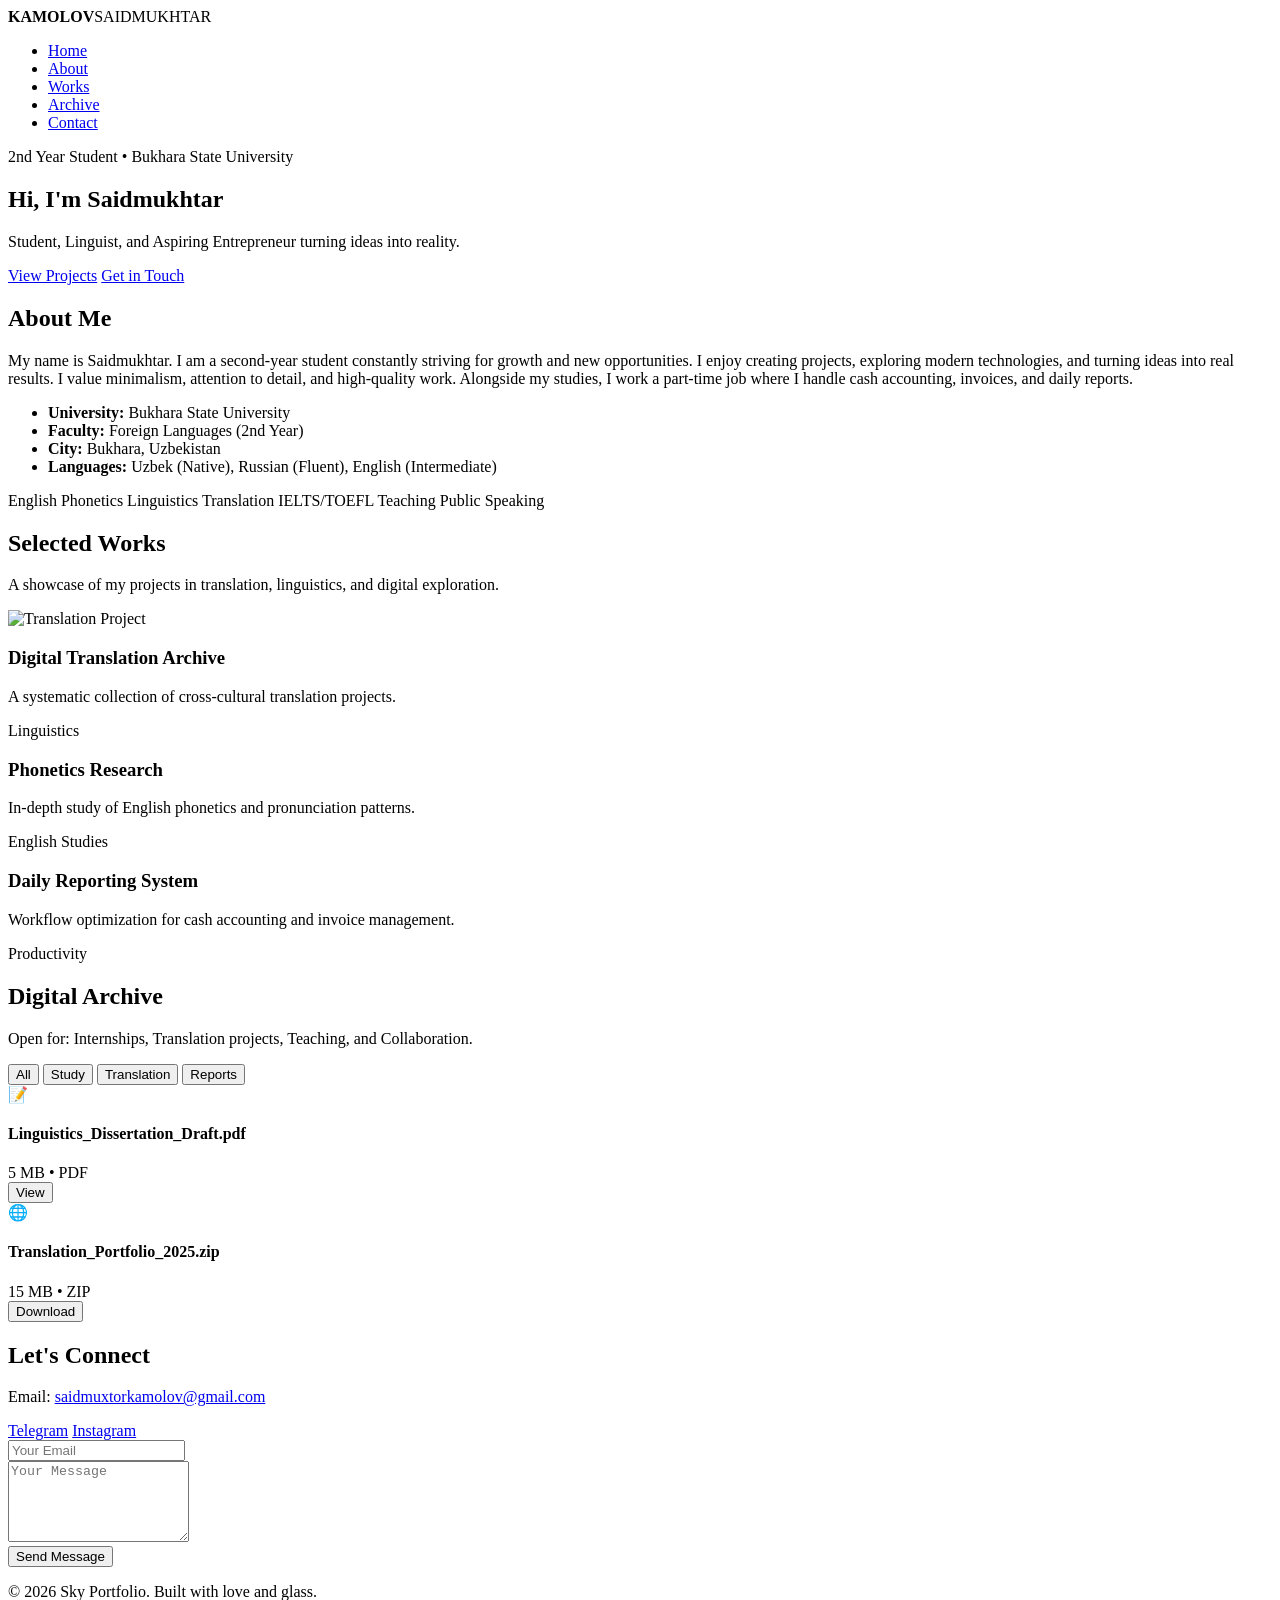
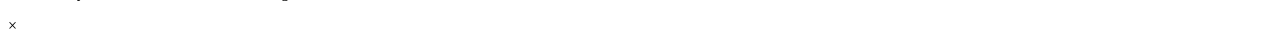
==== commit 2e88dc77: "Add files via upload" ====
--- a/index.html
+++ b/index.html
@@ -1,927 +1,172 @@
 <!DOCTYPE html>
-<!-- saved from url=(0054)file:///C:/Users/user/Downloads/portfolio_final_2.html -->
-<html lang="en"><head><meta http-equiv="Content-Type" content="text/html; charset=UTF-8">
-
-<meta name="viewport" content="width=device-width, initial-scale=1.0">
-<title>Kamolov Saidmukhtar — Portfolio</title>
-<link href="./67Kamolov Saidmukhtar_files/css2" rel="stylesheet">
-<style>
-:root {
-  --sky1: #c9e8f5;
-  --sky2: #dff0fa;
-  --cyan: #7dd3f0;
-  --cyan2: #4fb8e8;
-  --glass: rgba(255,255,255,0.38);
-  --glass-border: rgba(255,255,255,0.6);
-  --glass-shadow: rgba(140,190,230,0.18);
-  --text: #1a2e3d;
-  --text2: #4a6880;
-  --text3: #7da5bf;
-}
-* { margin:0; padding:0; box-sizing:border-box; }
-html { scroll-behavior:smooth; }
-body {
-  font-family:'DM Sans',sans-serif;
-  background:linear-gradient(160deg,#b8dff5 0%,#ceeaf8 30%,#dff3fd 60%,#eef9ff 100%);
-  min-height:100vh;
-  color:var(--text);
-  overflow-x:hidden;
-}
-body::before {
-  content:'';
-  position:fixed;
-  inset:0;
-  background:
-    radial-gradient(ellipse 80% 40% at 20% 20%,rgba(255,255,255,0.5) 0%,transparent 60%),
-    radial-gradient(ellipse 60% 30% at 80% 70%,rgba(190,230,248,0.4) 0%,transparent 60%),
-    radial-gradient(ellipse 50% 25% at 50% 90%,rgba(255,255,255,0.3) 0%,transparent 60%);
-  pointer-events:none;
-  z-index:0;
-}
-.cloud-blob {
-  position:fixed; border-radius:50%;
-  filter:blur(60px); opacity:0.35;
-  pointer-events:none; z-index:0;
-  animation:drift linear infinite;
-}
-.cloud-blob:nth-child(1){width:500px;height:300px;background:rgba(255,255,255,0.8);top:-80px;left:-100px;animation-duration:40s;}
-.cloud-blob:nth-child(2){width:400px;height:250px;background:rgba(200,235,252,0.6);top:30%;right:-80px;animation-duration:55s;animation-delay:-15s;}
-.cloud-blob:nth-child(3){width:350px;height:200px;background:rgba(255,255,255,0.7);bottom:10%;left:20%;animation-duration:48s;animation-delay:-25s;}
-@keyframes drift {
-  0%,100%{transform:translateX(0) translateY(0);}
-  25%{transform:translateX(30px) translateY(-20px);}
-  50%{transform:translateX(-20px) translateY(30px);}
-  75%{transform:translateX(20px) translateY(10px);}
-}
-
-/* NAV */
-nav {
-  position:fixed; top:24px; left:50%;
-  transform:translateX(-50%);
-  z-index:100;
-  background:rgba(255,255,255,0.45);
-  backdrop-filter:blur(24px);
-  -webkit-backdrop-filter:blur(24px);
-  border:1px solid rgba(255,255,255,0.7);
-  border-radius:50px;
-  padding:12px 28px;
-  box-shadow:0 4px 20px rgba(120,180,220,0.15),inset 0 1px 0 rgba(255,255,255,0.9);
-  display:flex; align-items:center; gap:32px;
-  white-space:nowrap;
-}
-nav .logo {
-  font-family:'Cormorant Garamond',serif;
-  font-size:1.1em; font-weight:600;
-  color:var(--text); text-decoration:none;
-}
-nav a.navlink {
-  font-size:0.85em; font-weight:400;
-  color:var(--text2); text-decoration:none;
-  transition:color 0.2s; position:relative;
-}
-nav a.navlink::after {
-  content:''; position:absolute;
-  bottom:-3px; left:0; width:0; height:1px;
-  background:var(--cyan2); transition:width 0.3s;
-}
-nav a.navlink:hover { color:var(--text); }
-nav a.navlink:hover::after { width:100%; }
-#langBtn {
-  background:rgba(125,211,240,0.2);
-  border:1px solid rgba(125,211,240,0.4);
-  border-radius:20px; padding:6px 16px;
-  font-family:'DM Sans',sans-serif;
-  font-size:0.82em; font-weight:500;
-  color:var(--text2); cursor:pointer;
-  transition:all 0.2s;
-}
-#langBtn:hover { background:rgba(125,211,240,0.35); }
-
-/* HERO */
-#hero {
-  position:relative; min-height:100vh;
-  display:flex; align-items:center; justify-content:center;
-  z-index:1; padding:120px 24px 80px;
-}
-.hero-card {
-  background:rgba(255,255,255,0.5);
-  backdrop-filter:blur(30px) saturate(1.6);
-  -webkit-backdrop-filter:blur(30px) saturate(1.6);
-  border:1px solid rgba(255,255,255,0.75);
-  border-radius:32px; padding:60px 56px;
-  text-align:center; max-width:680px;
-  box-shadow:0 20px 60px rgba(100,170,220,0.15),0 4px 16px rgba(140,200,240,0.12),inset 0 2px 0 rgba(255,255,255,0.95);
-  animation:floatCard 6s ease-in-out infinite;
-}
-@keyframes floatCard {
-  0%,100%{transform:translateY(0px);}
-  50%{transform:translateY(-12px);}
-}
-.hero-eyebrow {
-  font-size:0.78em; font-weight:500;
-  letter-spacing:3px; text-transform:uppercase;
-  color:var(--cyan2); margin-bottom:20px;
-}
-.hero-name {
-  font-family:'Cormorant Garamond',serif;
-  font-size:3.8em; font-weight:300;
-  line-height:1.1; color:var(--text);
-  letter-spacing:-1px; margin-bottom:16px;
-}
-.hero-name em { font-style:italic; color:var(--cyan2); }
-.hero-tagline {
-  font-size:1em; font-weight:300;
-  color:var(--text2); line-height:1.7; margin-bottom:32px;
-}
-.hero-badges {
-  display:flex; gap:10px;
-  justify-content:center; flex-wrap:wrap;
-}
-.badge {
-  background:rgba(125,211,240,0.18);
-  border:1px solid rgba(125,211,240,0.4);
-  border-radius:20px; padding:6px 16px;
-  font-size:0.8em; font-weight:500; color:var(--text2);
-}
-.scroll-hint {
-  position:absolute; bottom:40px; left:50%;
-  transform:translateX(-50%);
-  display:flex; flex-direction:column;
-  align-items:center; gap:8px;
-  color:var(--text3); font-size:0.78em;
-  letter-spacing:1px;
-  animation:scrollBounce 2s ease-in-out infinite;
-}
-.scroll-hint::after {
-  content:''; width:1px; height:40px;
-  background:linear-gradient(to bottom,var(--cyan2),transparent);
-}
-@keyframes scrollBounce {
-  0%,100%{transform:translateX(-50%) translateY(0);}
-  50%{transform:translateX(-50%) translateY(8px);}
-}
-
-/* SECTIONS */
-section {
-  position:relative; z-index:1;
-  padding:100px 24px;
-  max-width:1100px; margin:0 auto;
-}
-.section-label {
-  font-size:0.75em; font-weight:500;
-  letter-spacing:3px; text-transform:uppercase;
-  color:var(--cyan2); margin-bottom:12px;
-}
-.section-title {
-  font-family:'Cormorant Garamond',serif;
-  font-size:3em; font-weight:300;
-  color:var(--text); line-height:1.1; margin-bottom:48px;
-}
-
-/* ABOUT */
-.about-top {
-  background:rgba(255,255,255,0.5);
-  backdrop-filter:blur(24px);
-  -webkit-backdrop-filter:blur(24px);
-  border:1px solid rgba(255,255,255,0.7);
-  border-radius:28px; padding:48px;
-  box-shadow:0 12px 40px rgba(100,170,220,0.12),inset 0 1px 0 rgba(255,255,255,0.9);
-  display:grid; grid-template-columns:1fr 1fr;
-  gap:48px; align-items:start;
-  margin-bottom:24px;
-}
-.about-text h3 {
-  font-family:'Cormorant Garamond',serif;
-  font-size:2em; font-weight:300;
-  color:var(--text); margin-bottom:16px;
-}
-.about-text p {
-  font-size:0.95em; font-weight:300;
-  color:var(--text2); line-height:1.85;
-  margin-bottom:12px;
-}
-.about-details { display:flex; flex-direction:column; gap:14px; }
-.detail-item {
-  background:rgba(255,255,255,0.5);
-  border:1px solid rgba(255,255,255,0.65);
-  border-radius:16px; padding:16px 20px;
-  box-shadow:0 4px 12px rgba(100,170,220,0.08);
-}
-.detail-label {
-  font-size:0.72em; font-weight:500;
-  letter-spacing:2px; text-transform:uppercase;
-  color:var(--cyan2); margin-bottom:6px;
-}
-.detail-value { font-size:0.92em; color:var(--text); }
-
-.about-bottom {
-  display:grid; grid-template-columns:1fr 1fr; gap:24px;
-}
-.interests-card, .stats-card {
-  background:rgba(255,255,255,0.45);
-  backdrop-filter:blur(20px);
-  -webkit-backdrop-filter:blur(20px);
-  border:1px solid rgba(255,255,255,0.65);
-  border-radius:24px; padding:32px;
-  box-shadow:0 8px 28px rgba(100,170,220,0.1),inset 0 1px 0 rgba(255,255,255,0.85);
-}
-.interests-card h4, .stats-card h4 {
-  font-family:'Cormorant Garamond',serif;
-  font-size:1.4em; font-weight:400;
-  color:var(--text); margin-bottom:20px;
-}
-.stats-card { background:linear-gradient(135deg,rgba(125,211,240,0.2),rgba(200,235,252,0.3)); }
-.interests-tags { display:flex; flex-wrap:wrap; gap:8px; }
-.tag {
-  background:rgba(125,211,240,0.15);
-  border:1px solid rgba(125,211,240,0.35);
-  border-radius:20px; padding:7px 16px;
-  font-size:0.82em; color:var(--text2);
-  transition:all 0.2s; cursor:default;
-}
-.tag:hover { background:rgba(125,211,240,0.3); color:var(--text); }
-.stats-grid { display:grid; grid-template-columns:1fr 1fr; gap:24px; }
-.stat { text-align:center; }
-.stat-num {
-  font-family:'Cormorant Garamond',serif;
-  font-size:2.8em; font-weight:300;
-  color:var(--text); line-height:1; margin-bottom:6px;
-}
-.stat-desc { font-size:0.78em; color:var(--text2); }
-
-/* WORKS */
-.works-grid {
-  display:grid; grid-template-columns:repeat(3,1fr); gap:20px;
-}
-.project-card {
-  background:rgba(255,255,255,0.45);
-  backdrop-filter:blur(22px);
-  -webkit-backdrop-filter:blur(22px);
-  border:1px solid rgba(255,255,255,0.68);
-  border-radius:24px; overflow:hidden;
-  box-shadow:0 8px 28px rgba(100,170,220,0.1),inset 0 1px 0 rgba(255,255,255,0.85);
-  cursor:pointer; transition:transform 0.3s ease,box-shadow 0.3s ease;
-}
-.project-card:hover {
-  transform:translateY(-8px);
-  box-shadow:0 20px 50px rgba(80,160,210,0.2),inset 0 1px 0 rgba(255,255,255,0.9);
-}
-.project-thumb {
-  height:160px; display:flex;
-  align-items:center; justify-content:center; font-size:3em;
-}
-.project-body { padding:22px; }
-.project-type {
-  font-size:0.72em; font-weight:500;
-  letter-spacing:2px; text-transform:uppercase;
-  color:var(--cyan2); margin-bottom:8px;
-}
-.project-name {
-  font-family:'Cormorant Garamond',serif;
-  font-size:1.4em; font-weight:400;
-  color:var(--text); margin-bottom:8px; line-height:1.2;
-}
-.project-desc {
-  font-size:0.84em; font-weight:300;
-  color:var(--text2); line-height:1.7; margin-bottom:14px;
-}
-.project-tags { display:flex; gap:6px; flex-wrap:wrap; }
-.project-tag {
-  background:rgba(125,211,240,0.12);
-  border:1px solid rgba(125,211,240,0.28);
-  border-radius:10px; padding:3px 10px;
-  font-size:0.75em; color:var(--text3);
-}
-
-/* ARCHIVE */
-.archive-list { display:flex; flex-direction:column; gap:4px; }
-.archive-item {
-  background:rgba(255,255,255,0.35);
-  backdrop-filter:blur(16px);
-  -webkit-backdrop-filter:blur(16px);
-  border:1px solid rgba(255,255,255,0.55);
-  border-radius:16px; padding:20px 28px;
-  display:grid; grid-template-columns:80px 1fr auto auto;
-  align-items:center; gap:24px; cursor:pointer;
-  transition:all 0.25s ease;
-}
-.archive-item:hover {
-  background:rgba(255,255,255,0.55);
-  transform:translateX(6px);
-  box-shadow:0 6px 20px rgba(100,170,220,0.12);
-}
-.archive-year {
-  font-family:'Cormorant Garamond',serif;
-  font-size:1.1em; font-weight:300; color:var(--text3);
-}
-.archive-name { font-size:0.95em; color:var(--text); }
-.archive-type { font-size:0.78em; color:var(--text3); }
-.archive-arrow {
-  color:var(--cyan2); font-size:1.1em;
-  opacity:0; transition:opacity 0.2s,transform 0.2s;
-}
-.archive-item:hover .archive-arrow { opacity:1; transform:translateX(4px); }
-
-/* CONTACT */
-.contact-wrap { display:grid; grid-template-columns:1fr 1fr; gap:24px; }
-.contact-card, .form-card {
-  background:rgba(255,255,255,0.48);
-  backdrop-filter:blur(24px);
-  -webkit-backdrop-filter:blur(24px);
-  border:1px solid rgba(255,255,255,0.7);
-  border-radius:28px; padding:44px;
-  box-shadow:0 12px 40px rgba(100,170,220,0.12),inset 0 1px 0 rgba(255,255,255,0.9);
-}
-.contact-card h3, .form-card h3 {
-  font-family:'Cormorant Garamond',serif;
-  font-size:1.9em; font-weight:300; color:var(--text); margin-bottom:12px;
-}
-.contact-card p {
-  font-size:0.9em; font-weight:300; color:var(--text2);
-  line-height:1.8; margin-bottom:28px;
-}
-.contact-links { display:flex; flex-direction:column; gap:12px; }
-.contact-link {
-  display:flex; align-items:center; gap:14px;
-  background:rgba(255,255,255,0.45);
-  border:1px solid rgba(255,255,255,0.6);
-  border-radius:14px; padding:14px 18px;
-  text-decoration:none; color:var(--text);
-  font-size:0.88em; transition:all 0.2s;
-}
-.contact-link:hover {
-  background:rgba(255,255,255,0.7);
-  transform:translateX(4px);
-  box-shadow:0 4px 16px rgba(100,170,220,0.14);
-}
-.contact-icon {
-  width:36px; height:36px;
-  background:linear-gradient(135deg,rgba(125,211,240,0.3),rgba(200,235,252,0.4));
-  border-radius:10px; display:flex; align-items:center; justify-content:center;
-  font-size:1em; border:1px solid rgba(125,211,240,0.3); flex-shrink:0;
-}
-.form-group { margin-bottom:16px; }
-.form-group label {
-  display:block; font-size:0.78em; font-weight:500;
-  letter-spacing:1.5px; text-transform:uppercase;
-  color:var(--text3); margin-bottom:8px;
-}
-.form-group input, .form-group textarea {
-  width:100%; background:rgba(255,255,255,0.55);
-  border:1px solid rgba(200,230,248,0.6);
-  border-radius:12px; padding:12px 16px;
-  font-family:'DM Sans',sans-serif;
-  font-size:0.9em; font-weight:300; color:var(--text);
-  outline:none; transition:all 0.2s;
-}
-.form-group input:focus, .form-group textarea:focus {
-  border-color:rgba(79,184,232,0.5);
-  background:rgba(255,255,255,0.75);
-  box-shadow:0 0 0 3px rgba(125,211,240,0.15);
-}
-.form-group textarea { height:100px; resize:none; }
-.btn-send {
-  width:100%;
-  background:linear-gradient(135deg,rgba(79,184,232,0.8),rgba(125,211,240,0.7));
-  border:1px solid rgba(79,184,232,0.4);
-  border-radius:12px; padding:14px;
-  font-family:'DM Sans',sans-serif;
-  font-size:0.9em; font-weight:500; color:#fff;
-  cursor:pointer; transition:all 0.2s; margin-top:8px;
-  box-shadow:0 4px 16px rgba(79,184,232,0.25);
-}
-.btn-send:hover { transform:translateY(-2px); box-shadow:0 8px 24px rgba(79,184,232,0.35); }
-
-/* FOOTER */
-footer {
-  position:relative; z-index:1;
-  text-align:center; padding:40px 24px;
-  border-top:1px solid rgba(255,255,255,0.5);
-  font-size:0.82em; font-weight:300; color:var(--text3);
-}
-
-/* MODAL */
-.modal-overlay {
-  position:fixed; inset:0;
-  background:rgba(150,200,230,0.25);
-  backdrop-filter:blur(16px);
-  -webkit-backdrop-filter:blur(16px);
-  z-index:200; display:flex;
-  align-items:center; justify-content:center;
-  padding:24px; opacity:0; pointer-events:none;
-  transition:opacity 0.3s;
-}
-.modal-overlay.open { opacity:1; pointer-events:all; }
-.modal {
-  background:rgba(255,255,255,0.7);
-  backdrop-filter:blur(32px) saturate(1.5);
-  -webkit-backdrop-filter:blur(32px) saturate(1.5);
-  border:1px solid rgba(255,255,255,0.85);
-  border-radius:32px; padding:48px;
-  max-width:580px; width:100%;
-  box-shadow:0 24px 80px rgba(80,150,200,0.2),inset 0 2px 0 rgba(255,255,255,0.95);
-  transform:translateY(30px); transition:transform 0.3s;
-}
-.modal-overlay.open .modal { transform:translateY(0); }
-.modal-thumb {
-  width:100%; height:160px; border-radius:20px;
-  display:flex; align-items:center; justify-content:center;
-  font-size:4em; margin-bottom:24px;
-  border:1px solid rgba(255,255,255,0.6);
-}
-.modal-type { font-size:0.75em; font-weight:500; letter-spacing:2.5px; text-transform:uppercase; color:var(--cyan2); margin-bottom:10px; }
-.modal-title { font-family:'Cormorant Garamond',serif; font-size:2.2em; font-weight:300; color:var(--text); margin-bottom:14px; }
-.modal-desc { font-size:0.92em; font-weight:300; color:var(--text2); line-height:1.8; margin-bottom:22px; }
-.modal-tags { display:flex; gap:8px; flex-wrap:wrap; margin-bottom:28px; }
-.modal-actions { display:flex; gap:12px; }
-.btn-view {
-  flex:1; background:linear-gradient(135deg,rgba(79,184,232,0.75),rgba(125,211,240,0.65));
-  border:1px solid rgba(79,184,232,0.35); border-radius:12px; padding:13px;
-  font-family:'DM Sans',sans-serif; font-size:0.88em; font-weight:500;
-  color:#fff; cursor:pointer; transition:all 0.2s;
-}
-.btn-view:hover { transform:translateY(-2px); }
-.btn-close {
-  background:rgba(255,255,255,0.5); border:1px solid rgba(200,230,248,0.5);
-  border-radius:12px; padding:13px 20px;
-  font-family:'DM Sans',sans-serif; font-size:0.88em;
-  color:var(--text2); cursor:pointer; transition:all 0.2s;
-}
-.btn-close:hover { background:rgba(255,255,255,0.75); }
-
-/* ANIMATIONS */
-.fade-in { opacity:0; transform:translateY(24px); transition:opacity 0.7s ease,transform 0.7s ease; }
-.fade-in.visible { opacity:1; transform:translateY(0); }
-
-/* RESPONSIVE */
-@media(max-width:900px){
-  .works-grid { grid-template-columns:1fr 1fr; }
-  .about-top { grid-template-columns:1fr; gap:28px; }
-  .about-bottom { grid-template-columns:1fr; }
-  .contact-wrap { grid-template-columns:1fr; }
-}
-@media(max-width:600px){
-  .works-grid { grid-template-columns:1fr; }
-  nav { gap:16px; padding:10px 18px; }
-  nav .navlink { display:none; }
-  .hero-name { font-size:2.6em; }
-  .hero-card { padding:36px 24px; }
-  .archive-item { grid-template-columns:60px 1fr auto; }
-  .archive-type { display:none; }
-  .section-title { font-size:2.2em; }
-}
-</style>
+<html lang="en">
+<head>
+    <meta charset="UTF-8">
+    <meta name="viewport" content="width=device-width, initial-scale=1.0">
+    <title>Sky Portfolio | University Student Showcase</title>
+    <link rel="stylesheet" href="style.css">
 </head>
 <body>
+    <nav>
+        <div class="logo"><strong>KAMOLOV</strong>SAIDMUKHTAR</div>
+        <ul class="nav-links">
+            <li><a href="#hero">Home</a></li>
+            <li><a href="#about">About</a></li>
+            <li><a href="#works">Works</a></li>
+            <li><a href="#archive">Archive</a></li>
+            <li><a href="#contact">Contact</a></li>
+        </ul>
+    </nav>
 
-<div class="cloud-blob"></div>
-<div class="cloud-blob"></div>
-<div class="cloud-blob"></div>
+    <main>
+        <!-- Hero Section -->
+        <section id="hero" class="hero-section">
+            <div class="glass-panel hero-card animate-float">
+                <span class="badge fade-in">2nd Year Student • Bukhara State University</span>
+                <h1 class="fade-in">Hi, I'm <span class="accent-text">Saidmukhtar</span></h1>
+                <p class="tagline fade-in">Student, Linguist, and Aspiring Entrepreneur turning ideas into reality.</p>
+                <div class="hero-actions fade-in">
+                    <a href="#works" class="btn btn-primary">View Projects</a>
+                    <a href="#contact" class="btn btn-secondary">Get in Touch</a>
+                </div>
+            </div>
+            <div class="floating-blobs">
+                <div class="blob blob-1"></div>
+                <div class="blob blob-2"></div>
+            </div>
+        </section>
 
-<!-- NAV -->
-<nav>
-  <a href="file:///C:/Users/user/Downloads/portfolio_final_2.html#hero" class="logo">Kamolov Saidmukhtar</a>
-  <a href="file:///C:/Users/user/Downloads/portfolio_final_2.html#about" class="navlink" data-en="About" data-ru="Обо мне">About</a>
-  <a href="file:///C:/Users/user/Downloads/portfolio_final_2.html#works" class="navlink" data-en="Works" data-ru="Работы">Works</a>
-  <a href="file:///C:/Users/user/Downloads/portfolio_final_2.html#archive" class="navlink" data-en="Archive" data-ru="Архив">Archive</a>
-  <a href="file:///C:/Users/user/Downloads/portfolio_final_2.html#contact" class="navlink" data-en="Contact" data-ru="Контакты">Contact</a>
-  <button id="langBtn" onclick="switchLang()">🌐 RU</button>
-</nav>
+        <!-- About Section -->
+        <section id="about">
+            <div class="glass-panel about-card">
+                <h2>About Me</h2>
+                <div class="about-content">
+                    <div class="about-text">
+                        <p>My name is Saidmukhtar. I am a second-year student constantly striving for growth and new opportunities. I enjoy creating projects, exploring modern technologies, and turning ideas into real results. I value minimalism, attention to detail, and high-quality work. Alongside my studies, I work a part-time job where I handle cash accounting, invoices, and daily reports.</p>
+                        <ul class="info-list">
+                            <li><strong>University:</strong> Bukhara State University</li>
+                            <li><strong>Faculty:</strong> Foreign Languages (2nd Year)</li>
+                            <li><strong>City:</strong> Bukhara, Uzbekistan</li>
+                            <li><strong>Languages:</strong> Uzbek (Native), Russian (Fluent), English (Intermediate)</li>
+                        </ul>
+                        <div class="interests-tags">
+                            <span class="tech-tag">English Phonetics</span>
+                            <span class="tech-tag">Linguistics</span>
+                            <span class="tech-tag">Translation</span>
+                            <span class="tech-tag">IELTS/TOEFL</span>
+                            <span class="tech-tag">Teaching</span>
+                            <span class="tech-tag">Public Speaking</span>
+                        </div>
+                    </div>
+                </div>
+            </div>
+        </section>
 
-<!-- HERO -->
-<section id="hero">
-  <div class="hero-card">
-    <div class="hero-eyebrow" data-en="Portfolio · 2026" data-ru="Портфолио · 2026">Portfolio · 2026</div>
-    <h1 class="hero-name">Kamolov <em>Saidmukhtar</em></h1>
-    <p class="hero-tagline" data-en="Foreign Languages student · Future linguist · Language enthusiast" data-ru="Студент факультета иностранных языков · Будущий лингвист · Любитель языков">Foreign Languages student · Future linguist · Language enthusiast</p>
-    <div class="hero-badges">
-      <span class="badge" data-en="🎓 2nd Year Student" data-ru="🎓 2 курс">🎓 2nd Year Student</span>
-      <span class="badge" data-en="🗣️ Phonetics" data-ru="🗣️ Фонетика">🗣️ Phonetics</span>
-      <span class="badge" data-en="🌍 Foreign Languages" data-ru="🌍 Иностранные языки">🌍 Foreign Languages</span>
-      <span class="badge" data-en="📝 Linguistics" data-ru="📝 Лингвистика">📝 Linguistics</span>
+        <!-- Works / Portfolio Section -->
+        <section id="works">
+            <div class="section-header">
+                <h2>Selected Works</h2>
+                <p>A showcase of my projects in translation, linguistics, and digital exploration.</p>
+            </div>
+            <div class="portfolio-grid">
+                <!-- Project 1 -->
+                <div class="glass-panel project-card" onclick="openProject('Digital Translation Archive')">
+                    <img src="project_thumb_1_1773233244047.png" alt="Translation Project" class="project-img">
+                    <div class="project-info">
+                        <h3>Digital Translation Archive</h3>
+                        <p>A systematic collection of cross-cultural translation projects.</p>
+                        <span class="tech-tag">Linguistics</span>
+                    </div>
+                </div>
+                <!-- Project 2 -->
+                <div class="glass-panel project-card" onclick="openProject('Phonetics Research')">
+                    <div class="project-img-placeholder"></div>
+                    <div class="project-info">
+                        <h3>Phonetics Research</h3>
+                        <p>In-depth study of English phonetics and pronunciation patterns.</p>
+                        <span class="tech-tag">English Studies</span>
+                    </div>
+                </div>
+                <!-- Project 3 -->
+                <div class="glass-panel project-card" onclick="openProject('Financial Accounting Mod')">
+                    <div class="project-img-placeholder"></div>
+                    <div class="project-info">
+                        <h3>Daily Reporting System</h3>
+                        <p>Workflow optimization for cash accounting and invoice management.</p>
+                        <span class="tech-tag">Productivity</span>
+                    </div>
+                </div>
+            </div>
+        </section>
+
+        <!-- Archive / Storage Section -->
+        <section id="archive">
+            <div class="glass-panel archive-container">
+                <div class="section-header">
+                    <h2>Digital Archive</h2>
+                    <p>Open for: Internships, Translation projects, Teaching, and Collaboration.</p>
+                </div>
+                <div class="archive-categories">
+                    <button class="category-btn active">All</button>
+                    <button class="category-btn">Study</button>
+                    <button class="category-btn">Translation</button>
+                    <button class="category-btn">Reports</button>
+                </div>
+                <div class="archive-list">
+                    <div class="archive-item">
+                        <div class="icon">📝</div>
+                        <div class="item-details">
+                            <h4>Linguistics_Dissertation_Draft.pdf</h4>
+                            <span>5 MB • PDF</span>
+                        </div>
+                        <button class="download-btn">View</button>
+                    </div>
+                    <div class="archive-item">
+                        <div class="icon">🌐</div>
+                        <div class="item-details">
+                            <h4>Translation_Portfolio_2025.zip</h4>
+                            <span>15 MB • ZIP</span>
+                        </div>
+                        <button class="download-btn">Download</button>
+                    </div>
+                </div>
+            </div>
+        </section>
+
+        <!-- Contact Section -->
+        <section id="contact">
+            <div class="glass-panel contact-card">
+                <h2>Let's Connect</h2>
+                <p>Email: <a href="mailto:saidmuxtorkamolov@gmail.com" class="contact-link">saidmuxtorkamolov@gmail.com</a></p>
+                <div class="social-links">
+                    <a href="https://t.me/Saidmukhtar" target="_blank" class="btn btn-secondary">Telegram</a>
+                    <a href="https://instagram.com/saidmukhtar__" target="_blank" class="btn btn-secondary">Instagram</a>
+                </div>
+                <form class="contact-form" action="https://formspree.io/f/mreyqqqw" method="POST">
+                    <div class="form-group">
+                        <input type="email" name="email" placeholder="Your Email" required>
+                    </div>
+                    <div class="form-group">
+                        <textarea name="message" placeholder="Your Message" rows="5" required></textarea>
+                    </div>
+                    <button type="submit" class="btn btn-primary">Send Message</button>
+                </form>
+            </div>
+        </section>
+    </main>
+
+    <footer>
+        <p>&copy; 2026 Sky Portfolio. Built with love and glass.</p>
+    </footer>
+
+    <!-- Project Modal -->
+    <div id="projectModal" class="modal">
+        <div class="glass-panel modal-content">
+            <span class="close-modal">&times;</span>
+            <div id="modalBody"></div>
+        </div>
     </div>
-  </div>
-  <div class="scroll-hint" data-en="scroll" data-ru="скролл">scroll</div>
-</section>
 
-<!-- ABOUT -->
-<section id="about">
-  <div class="section-label fade-in" data-en="01 — About" data-ru="01 — Обо мне" style="transition-delay: 0s;">01 — About</div>
-  <h2 class="section-title fade-in" data-en="A little about me" data-ru="Немного обо мне" style="transition-delay: 0.08s;">A little about me</h2>
-
-  <div class="about-top fade-in" style="transition-delay: 0.16s;">
-    <div class="about-text">
-      <h3 data-en="Hello, I&#39;m Saidmukhtar" data-ru="Привет, я Саидмухтар">Hello, I'm Saidmukhtar</h3>
-      <p data-en="My name is Saidmukhtar. I am a second-year student who is constantly striving for growth and new opportunities." data-ru="Меня зовут Саидмухтар. Я студент второго курса и человек, который постоянно стремится к развитию и новым возможностям.">My name is Saidmukhtar. I am a second-year student who is constantly striving for growth and new opportunities.</p>
-      <p data-en="I enjoy creating projects, exploring modern technologies, and turning ideas into real results. I value minimalism, attention to detail, and high-quality work." data-ru="Мне интересно создавать проекты, изучать современные технологии и превращать идеи в реальные результаты. Я ценю минимализм, внимание к деталям и качественную работу.">I enjoy creating projects, exploring modern technologies, and turning ideas into real results. I value minimalism, attention to detail, and high-quality work.</p>
-      <p data-en="This website is a space where I collect my work, projects, and ideas. Here you can see my journey, my interests, and my progress." data-ru="Этот сайт — пространство, где собраны мои работы, проекты и идеи. Здесь можно увидеть мой путь, мои интересы и мой прогресс.">This website is a space where I collect my work, projects, and ideas. Here you can see my journey, my interests, and my progress.</p>
-      <p data-en="I am always open to new opportunities, collaborations, and interesting projects." data-ru="Я всегда открыт к новым возможностям, сотрудничеству и интересным проектам.">I am always open to new opportunities, collaborations, and interesting projects.</p>
-    </div>
-    <div class="about-details">
-      <div class="detail-item">
-        <div class="detail-label" data-en="University" data-ru="Университет">University</div>
-        <div class="detail-value" data-en="Bukhara State University" data-ru="Бухарский государственный университет">Bukhara State University</div>
-      </div>
-      <div class="detail-item">
-        <div class="detail-label" data-en="Faculty" data-ru="Факультет">Faculty</div>
-        <div class="detail-value" data-en="Foreign Languages · Year 2" data-ru="Иностранные языки · 2 курс">Foreign Languages · Year 2</div>
-      </div>
-      <div class="detail-item">
-        <div class="detail-label" data-en="Location" data-ru="Город">Location</div>
-        <div class="detail-value">Bukhara, Uzbekistan</div>
-      </div>
-      <div class="detail-item">
-        <div class="detail-label" data-en="Open to" data-ru="Открыт к">Open to</div>
-        <div class="detail-value" data-en="Internships · Translation · Collaboration" data-ru="Стажировки · Переводы · Сотрудничество">Internships · Translation · Collaboration</div>
-      </div>
-    </div>
-  </div>
-
-  <div class="about-bottom">
-    <div class="interests-card fade-in" style="transition-delay: 0.24s;">
-      <h4 data-en="Areas of Interest" data-ru="Сферы интересов">Areas of Interest</h4>
-      <div class="interests-tags">
-        <span class="tag" data-en="English Phonetics" data-ru="Фонетика английского">English Phonetics</span>
-        <span class="tag" data-en="Linguistics" data-ru="Лингвистика">Linguistics</span>
-        <span class="tag" data-en="Translation" data-ru="Перевод">Translation</span>
-        <span class="tag" data-en="Foreign Cultures" data-ru="Иностранные культуры">Foreign Cultures</span>
-        <span class="tag" data-en="Public Speaking" data-ru="Публичные выступления">Public Speaking</span>
-        <span class="tag" data-en="IELTS / TOEFL" data-ru="IELTS / TOEFL">IELTS / TOEFL</span>
-        <span class="tag" data-en="Literature" data-ru="Литература">Literature</span>
-        <span class="tag" data-en="Teaching English" data-ru="Преподавание английского">Teaching English</span>
-        <span class="tag" data-en="Uzbek Language" data-ru="Узбекский язык">Uzbek Language</span>
-      </div>
-    </div>
-    <div class="stats-card fade-in" style="transition-delay: 0s;">
-      <h4 data-en="In numbers" data-ru="В цифрах">In numbers</h4>
-      <div class="stats-grid">
-        <div class="stat">
-          <div class="stat-num">2</div>
-          <div class="stat-desc" data-en="Years of study" data-ru="Года учёбы">Years of study</div>
-        </div>
-        <div class="stat">
-          <div class="stat-num">3</div>
-          <div class="stat-desc" data-en="Languages known" data-ru="Языков знаю">Languages known</div>
-        </div>
-        <div class="stat">
-          <div class="stat-num">∞</div>
-          <div class="stat-desc" data-en="Words to learn" data-ru="Слов ещё учить">Words to learn</div>
-        </div>
-        <div class="stat">
-          <div class="stat-num">☕</div>
-          <div class="stat-desc" data-en="Cups of coffee" data-ru="Чашек кофе">Cups of coffee</div>
-        </div>
-      </div>
-    </div>
-  </div>
-</section>
-
-<!-- WORKS -->
-<section id="works">
-  <div class="section-label fade-in" data-en="02 — Works" data-ru="02 — Работы" style="transition-delay: 0.08s;">02 — Works</div>
-  <h2 class="section-title fade-in" data-en="Selected projects" data-ru="Избранные проекты" style="transition-delay: 0.16s;">Selected projects</h2>
-  <div class="works-grid" id="worksGrid">
-    <div class="project-card fade-in" onclick="openModal(0)" style="transition-delay:0s">
-      <div class="project-thumb" style="background:linear-gradient(135deg,#c9e8f5,#e8f6fd)">🌤️</div>
-      <div class="project-body">
-        <div class="project-type">Web App</div>
-        <div class="project-name">Weather Dashboard</div>
-        <div class="project-desc">A real-time weather application with beautiful data visualizations and 7-day forecasts. Built with React and OpenWeather API.</div>
-        <div class="project-tags"><span class="project-tag">React</span><span class="project-tag">API</span><span class="project-tag">Chart.js</span></div>
-      </div>
-    </div>
-  
-    <div class="project-card fade-in" onclick="openModal(1)" style="transition-delay:0.07s">
-      <div class="project-thumb" style="background:linear-gradient(135deg,#d4edf9,#e2f4fb)">📚</div>
-      <div class="project-body">
-        <div class="project-type">Mobile App</div>
-        <div class="project-name">Study Planner</div>
-        <div class="project-desc">A smart study scheduler for students with AI-powered time management and deadline reminders.</div>
-        <div class="project-tags"><span class="project-tag">Flutter</span><span class="project-tag">Firebase</span><span class="project-tag">AI</span></div>
-      </div>
-    </div>
-  
-    <div class="project-card fade-in" onclick="openModal(2)" style="transition-delay:0.14s">
-      <div class="project-thumb" style="background:linear-gradient(135deg,#cce8f8,#dff3fd)">🎵</div>
-      <div class="project-body">
-        <div class="project-type">UI Design</div>
-        <div class="project-name">Melody — Music App</div>
-        <div class="project-desc">A concept music streaming app focused on calm listening experience and minimal glassmorphism UI.</div>
-        <div class="project-tags"><span class="project-tag">Figma</span><span class="project-tag">Prototype</span><span class="project-tag">UX</span></div>
-      </div>
-    </div>
-  
-    <div class="project-card fade-in" onclick="openModal(3)" style="transition-delay:0.21000000000000002s">
-      <div class="project-thumb" style="background:linear-gradient(135deg,#d0ecf9,#e8f7fe)">📊</div>
-      <div class="project-body">
-        <div class="project-type">Data Science</div>
-        <div class="project-name">Campus Analytics</div>
-        <div class="project-desc">Dashboard visualizing student attendance and academic performance patterns across university departments.</div>
-        <div class="project-tags"><span class="project-tag">Python</span><span class="project-tag">Pandas</span><span class="project-tag">D3.js</span></div>
-      </div>
-    </div>
-  
-    <div class="project-card fade-in" onclick="openModal(4)" style="transition-delay:0.28s">
-      <div class="project-thumb" style="background:linear-gradient(135deg,#c8e7f7,#dcf2fc)">🤖</div>
-      <div class="project-body">
-        <div class="project-type">Machine Learning</div>
-        <div class="project-name">Image Classifier</div>
-        <div class="project-desc">A CNN model trained to classify handwritten notes and academic diagrams. Achieved 94% accuracy on test data.</div>
-        <div class="project-tags"><span class="project-tag">Python</span><span class="project-tag">TensorFlow</span><span class="project-tag">CV</span></div>
-      </div>
-    </div>
-  
-    <div class="project-card fade-in" onclick="openModal(5)" style="transition-delay:0.35000000000000003s">
-      <div class="project-thumb" style="background:linear-gradient(135deg,#d5eef9,#e5f5fd)">🌐</div>
-      <div class="project-body">
-        <div class="project-type">Open Source</div>
-        <div class="project-name">LinkTree Alt</div>
-        <div class="project-desc">A minimal self-hosted personal link page with glassmorphism design and zero dependencies.</div>
-        <div class="project-tags"><span class="project-tag">HTML</span><span class="project-tag">CSS</span><span class="project-tag">JS</span></div>
-      </div>
-    </div>
-  </div>
-</section>
-
-<!-- ARCHIVE -->
-<section id="archive">
-  <div class="section-label fade-in" data-en="03 — Archive" data-ru="03 — Архив" style="transition-delay: 0.24s;">03 — Archive</div>
-  <h2 class="section-title fade-in" data-en="All works" data-ru="Все работы" style="transition-delay: 0s;">All works</h2>
-  <div class="archive-list" id="archiveList">
-    <div class="archive-item fade-in">
-      <div class="archive-year">2025</div>
-      <div class="archive-name">Weather Dashboard</div>
-      <div class="archive-type">Web App</div>
-      <div class="archive-arrow">→</div>
-    </div>
-  
-    <div class="archive-item fade-in">
-      <div class="archive-year">2025</div>
-      <div class="archive-name">Study Planner App</div>
-      <div class="archive-type">Mobile</div>
-      <div class="archive-arrow">→</div>
-    </div>
-  
-    <div class="archive-item fade-in">
-      <div class="archive-year">2025</div>
-      <div class="archive-name">Melody — Music UI</div>
-      <div class="archive-type">UI Design</div>
-      <div class="archive-arrow">→</div>
-    </div>
-  
-    <div class="archive-item fade-in">
-      <div class="archive-year">2024</div>
-      <div class="archive-name">Campus Analytics</div>
-      <div class="archive-type">Data Science</div>
-      <div class="archive-arrow">→</div>
-    </div>
-  
-    <div class="archive-item fade-in">
-      <div class="archive-year">2024</div>
-      <div class="archive-name">Image Classifier</div>
-      <div class="archive-type">ML / AI</div>
-      <div class="archive-arrow">→</div>
-    </div>
-  
-    <div class="archive-item fade-in">
-      <div class="archive-year">2024</div>
-      <div class="archive-name">Personal Link Page</div>
-      <div class="archive-type">Open Source</div>
-      <div class="archive-arrow">→</div>
-    </div>
-  
-    <div class="archive-item fade-in">
-      <div class="archive-year">2024</div>
-      <div class="archive-name">Hackathon — EcoTrack</div>
-      <div class="archive-type">Hackathon</div>
-      <div class="archive-arrow">→</div>
-    </div>
-  
-    <div class="archive-item fade-in">
-      <div class="archive-year">2023</div>
-      <div class="archive-name">First Portfolio v1</div>
-      <div class="archive-type">Web</div>
-      <div class="archive-arrow">→</div>
-    </div>
-  </div>
-</section>
-
-<!-- CONTACT -->
-<section id="contact">
-  <div class="section-label fade-in" data-en="04 — Contact" data-ru="04 — Контакты" style="transition-delay: 0.08s;">04 — Contact</div>
-  <h2 class="section-title fade-in" data-en="Let&#39;s connect" data-ru="Напиши мне" style="transition-delay: 0.16s;">Let's connect</h2>
-  <div class="contact-wrap">
-    <div class="contact-card fade-in" style="transition-delay: 0.24s;">
-      <h3 data-en="Get in touch" data-ru="Связаться">Get in touch</h3>
-      <p data-en="Open to internship opportunities, language practice, translation projects, or just a friendly chat about linguistics and languages." data-ru="Открыт к стажировкам, языковой практике, переводческим проектам или просто дружескому общению о лингвистике.">Open to internship opportunities, language practice, translation projects, or just a friendly chat about linguistics and languages.</p>
-      <div class="contact-links">
-        <a href="mailto:saidmuxtorkamolov@gmail.com" class="contact-link">
-          <div class="contact-icon">✉️</div>
-          saidmuxtorkamolov@gmail.com
-        </a>
-        <a href="https://t.me/Saidmukhtar" target="_blank" class="contact-link">
-          <div class="contact-icon">✈️</div>
-          t.me/Saidmukhtar
-        </a>
-        <a href="https://www.instagram.com/saidmukhtar__" target="_blank" class="contact-link">
-          <div class="contact-icon">📸</div>
-          @saidmukhtar__
-        </a>
-      </div>
-    </div>
-    <div class="form-card fade-in" style="transition-delay: 0s;">
-      <h3 data-en="Send a message" data-ru="Написать сообщение">Send a message</h3>
-      <div class="form-group">
-        <label data-en="Your Name" data-ru="Ваше имя">Your Name</label>
-        <input type="text" data-en-ph="John Doe" data-ru-ph="Ваше имя" placeholder="John Doe">
-      </div>
-      <div class="form-group">
-        <label data-en="Email" data-ru="Email">Email</label>
-        <input type="email" data-en-ph="john@email.com" data-ru-ph="ваш@email.com" placeholder="john@email.com">
-      </div>
-      <div class="form-group">
-        <label data-en="Message" data-ru="Сообщение">Message</label>
-        <textarea data-en-ph="Hello! I&#39;d love to collaborate..." data-ru-ph="Привет! Хотел бы сотрудничать..." placeholder="Hello! I&#39;d love to collaborate..."></textarea>
-      </div>
-      <button class="btn-send" data-en="Send Message ✈️" data-ru="Отправить ✈️" onclick="handleSend(this)">Send Message ✈️</button>
-    </div>
-  </div>
-</section>
-
-<footer>
-  <p data-en="© 2026 Kamolov Saidmukhtar · Built with care · All rights reserved" data-ru="© 2026 Камолов Саидмухтар · Сделано с душой · Все права защищены">© 2026 Kamolov Saidmukhtar · Built with care · All rights reserved</p>
-</footer>
-
-<!-- MODAL -->
-<div class="modal-overlay" id="modalOverlay" onclick="closeModal(event)">
-  <div class="modal">
-    <div class="modal-thumb" id="modalThumb"></div>
-    <div class="modal-type" id="modalType"></div>
-    <div class="modal-title" id="modalTitle"></div>
-    <div class="modal-desc" id="modalDesc"></div>
-    <div class="modal-tags" id="modalTags"></div>
-    <div class="modal-actions">
-      <button class="btn-view" data-en="View Project →" data-ru="Открыть проект →">View Project →</button>
-      <button class="btn-close" onclick="closeModal()" data-en="Close" data-ru="Закрыть">Close</button>
-    </div>
-  </div>
-</div>
-
-<script>
-// ── DATA ─────────────────────────────────────────────────
-const PROJECTS = {
-  en: [
-    { emoji:'🌤️', bg:'linear-gradient(135deg,#c9e8f5,#e8f6fd)', type:'Web App', name:'Weather Dashboard', desc:'A real-time weather application with beautiful data visualizations and 7-day forecasts. Built with React and OpenWeather API.', tags:['React','API','Chart.js'] },
-    { emoji:'📚', bg:'linear-gradient(135deg,#d4edf9,#e2f4fb)', type:'Mobile App', name:'Study Planner', desc:'A smart study scheduler for students with AI-powered time management and deadline reminders.', tags:['Flutter','Firebase','AI'] },
-    { emoji:'🎵', bg:'linear-gradient(135deg,#cce8f8,#dff3fd)', type:'UI Design', name:'Melody — Music App', desc:'A concept music streaming app focused on calm listening experience and minimal glassmorphism UI.', tags:['Figma','Prototype','UX'] },
-    { emoji:'📊', bg:'linear-gradient(135deg,#d0ecf9,#e8f7fe)', type:'Data Science', name:'Campus Analytics', desc:'Dashboard visualizing student attendance and academic performance patterns across university departments.', tags:['Python','Pandas','D3.js'] },
-    { emoji:'🤖', bg:'linear-gradient(135deg,#c8e7f7,#dcf2fc)', type:'Machine Learning', name:'Image Classifier', desc:'A CNN model trained to classify handwritten notes and academic diagrams. Achieved 94% accuracy on test data.', tags:['Python','TensorFlow','CV'] },
-    { emoji:'🌐', bg:'linear-gradient(135deg,#d5eef9,#e5f5fd)', type:'Open Source', name:'LinkTree Alt', desc:'A minimal self-hosted personal link page with glassmorphism design and zero dependencies.', tags:['HTML','CSS','JS'] },
-  ],
-  ru: [
-    { emoji:'🌤️', bg:'linear-gradient(135deg,#c9e8f5,#e8f6fd)', type:'Веб-приложение', name:'Погодный дашборд', desc:'Приложение погоды в реальном времени с красивой визуализацией данных и прогнозом на 7 дней.', tags:['React','API','Chart.js'] },
-    { emoji:'📚', bg:'linear-gradient(135deg,#d4edf9,#e2f4fb)', type:'Мобильное приложение', name:'Планировщик учёбы', desc:'Умный планировщик для студентов с ИИ-подбором расписания и напоминаниями о дедлайнах.', tags:['Flutter','Firebase','ИИ'] },
-    { emoji:'🎵', bg:'linear-gradient(135deg,#cce8f8,#dff3fd)', type:'UI Дизайн', name:'Melody — Музыкальное приложение', desc:'Концептуальный редизайн музыкального стриминга с акцентом на спокойный минималистичный опыт.', tags:['Figma','Прототип','UX'] },
-    { emoji:'📊', bg:'linear-gradient(135deg,#d0ecf9,#e8f7fe)', type:'Анализ данных', name:'Аналитика кампуса', desc:'Дашборд для визуализации посещаемости и успеваемости студентов по факультетам университета.', tags:['Python','Pandas','D3.js'] },
-    { emoji:'🤖', bg:'linear-gradient(135deg,#c8e7f7,#dcf2fc)', type:'Машинное обучение', name:'Классификатор изображений', desc:'Нейросеть для классификации рукописных конспектов. Точность на тестовых данных — 94%.', tags:['Python','TensorFlow','CV'] },
-    { emoji:'🌐', bg:'linear-gradient(135deg,#d5eef9,#e5f5fd)', type:'Open Source', name:'Альтернатива Linktree', desc:'Минималистичная страница ссылок с дизайном в стиле стекла и без зависимостей.', tags:['HTML','CSS','JS'] },
-  ]
-};
-
-const ARCHIVE = {
-  en: [
-    { year:'2025', name:'Weather Dashboard', type:'Web App' },
-    { year:'2025', name:'Study Planner App', type:'Mobile' },
-    { year:'2025', name:'Melody — Music UI', type:'UI Design' },
-    { year:'2024', name:'Campus Analytics', type:'Data Science' },
-    { year:'2024', name:'Image Classifier', type:'ML / AI' },
-    { year:'2024', name:'Personal Link Page', type:'Open Source' },
-    { year:'2024', name:'Hackathon — EcoTrack', type:'Hackathon' },
-    { year:'2023', name:'First Portfolio v1', type:'Web' },
-  ],
-  ru: [
-    { year:'2025', name:'Погодный дашборд', type:'Веб-приложение' },
-    { year:'2025', name:'Планировщик учёбы', type:'Мобильное' },
-    { year:'2025', name:'Melody — Музыкальный UI', type:'UI Дизайн' },
-    { year:'2024', name:'Аналитика кампуса', type:'Анализ данных' },
-    { year:'2024', name:'Классификатор изображений', type:'МО / ИИ' },
-    { year:'2024', name:'Страница ссылок', type:'Open Source' },
-    { year:'2024', name:'Хакатон — EcoTrack', type:'Хакатон' },
-    { year:'2023', name:'Первое портфолио v1', type:'Веб' },
-  ]
-};
-
-// ── STATE ─────────────────────────────────────────────────
-let lang = 'en';
-let openIdx = null;
-
-// ── RENDER ────────────────────────────────────────────────
-function renderWorks() {
-  const grid = document.getElementById('worksGrid');
-  grid.innerHTML = PROJECTS[lang].map((p,i) => `
-    <div class="project-card fade-in" onclick="openModal(${i})" style="transition-delay:${i*0.07}s">
-      <div class="project-thumb" style="background:${p.bg}">${p.emoji}</div>
-      <div class="project-body">
-        <div class="project-type">${p.type}</div>
-        <div class="project-name">${p.name}</div>
-        <div class="project-desc">${p.desc}</div>
-        <div class="project-tags">${p.tags.map(t=>`<span class="project-tag">${t}</span>`).join('')}</div>
-      </div>
-    </div>
-  `).join('');
-  // re-observe new cards
-  grid.querySelectorAll('.fade-in').forEach(el => observer.observe(el));
-}
-
-function renderArchive() {
-  const list = document.getElementById('archiveList');
-  list.innerHTML = ARCHIVE[lang].map(a => `
-    <div class="archive-item fade-in">
-      <div class="archive-year">${a.year}</div>
-      <div class="archive-name">${a.name}</div>
-      <div class="archive-type">${a.type}</div>
-      <div class="archive-arrow">→</div>
-    </div>
-  `).join('');
-  list.querySelectorAll('.fade-in').forEach(el => observer.observe(el));
-}
-
-// ── LANG SWITCH ───────────────────────────────────────────
-function switchLang() {
-  lang = lang === 'en' ? 'ru' : 'en';
-  document.getElementById('langBtn').textContent = lang === 'en' ? '🌐 RU' : '🌐 EN';
-
-  // Switch static text nodes
-  document.querySelectorAll('[data-en]').forEach(el => {
-    const val = el.getAttribute('data-' + lang);
-    if (val) el.textContent = val;
-  });
-
-  // Switch placeholders
-  document.querySelectorAll('[data-en-ph]').forEach(el => {
-    const ph = el.getAttribute('data-' + lang + '-ph');
-    if (ph) el.placeholder = ph;
-  });
-
-  // Re-render dynamic sections
-  renderWorks();
-  renderArchive();
-
-  // Update open modal if any
-  if (openIdx !== null) {
-    const p = PROJECTS[lang][openIdx];
-    document.getElementById('modalType').textContent = p.type;
-    document.getElementById('modalTitle').textContent = p.name;
-    document.getElementById('modalDesc').textContent = p.desc;
-    document.getElementById('modalTags').innerHTML = p.tags.map(t=>`<span class="project-tag">${t}</span>`).join('');
-  }
-}
-
-// ── MODAL ─────────────────────────────────────────────────
-function openModal(idx) {
-  openIdx = idx;
-  const p = PROJECTS[lang][idx];
-  document.getElementById('modalThumb').style.background = p.bg;
-  document.getElementById('modalThumb').textContent = p.emoji;
-  document.getElementById('modalType').textContent = p.type;
-  document.getElementById('modalTitle').textContent = p.name;
-  document.getElementById('modalDesc').textContent = p.desc;
-  document.getElementById('modalTags').innerHTML = p.tags.map(t=>`<span class="project-tag">${t}</span>`).join('');
-  document.getElementById('modalOverlay').classList.add('open');
-}
-
-function closeModal(e) {
-  if (!e || e.target === document.getElementById('modalOverlay') || e.target.classList.contains('btn-close')) {
-    document.getElementById('modalOverlay').classList.remove('open');
-    openIdx = null;
-  }
-}
-
-// ── FORM ──────────────────────────────────────────────────
-function handleSend(btn) {
-  const msg = lang === 'en' ? '✅ Sent!' : '✅ Отправлено!';
-  btn.textContent = msg;
-  btn.style.background = 'linear-gradient(135deg,rgba(100,200,150,0.7),rgba(150,220,180,0.6))';
-  setTimeout(() => {
-    btn.textContent = lang === 'en' ? 'Send Message ✈️' : 'Отправить ✈️';
-    btn.style.background = '';
-  }, 3000);
-}
-
-// ── SCROLL FADE-IN ────────────────────────────────────────
-const observer = new IntersectionObserver(entries => {
-  entries.forEach(e => { if (e.isIntersecting) e.target.classList.add('visible'); });
-}, { threshold: 0.1 });
-
-document.querySelectorAll('.fade-in').forEach((el,i) => {
-  el.style.transitionDelay = (i % 4) * 0.08 + 's';
-  observer.observe(el);
-});
-
-// ── INIT ──────────────────────────────────────────────────
-renderWorks();
-renderArchive();
-</script>
-
-
-</body></html>
+    <script src="script.js"></script>
+</body>
+</html>
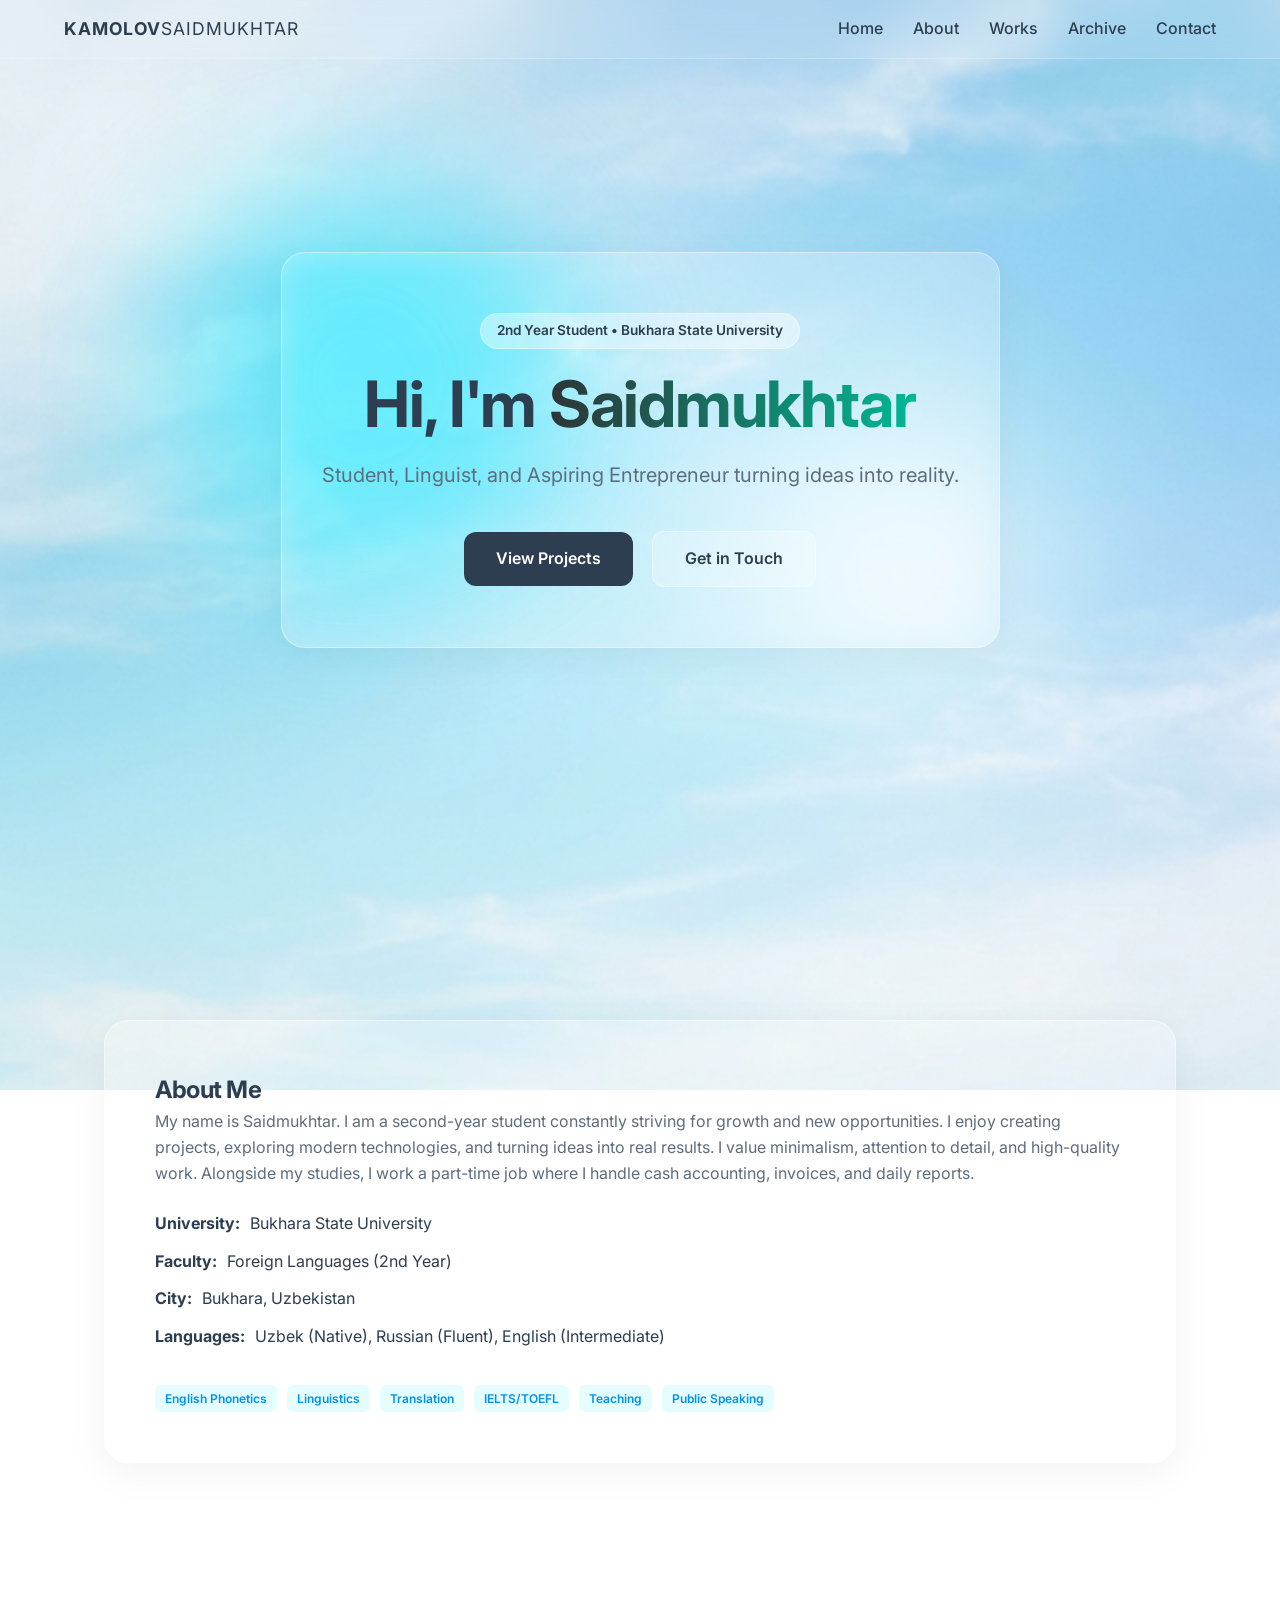
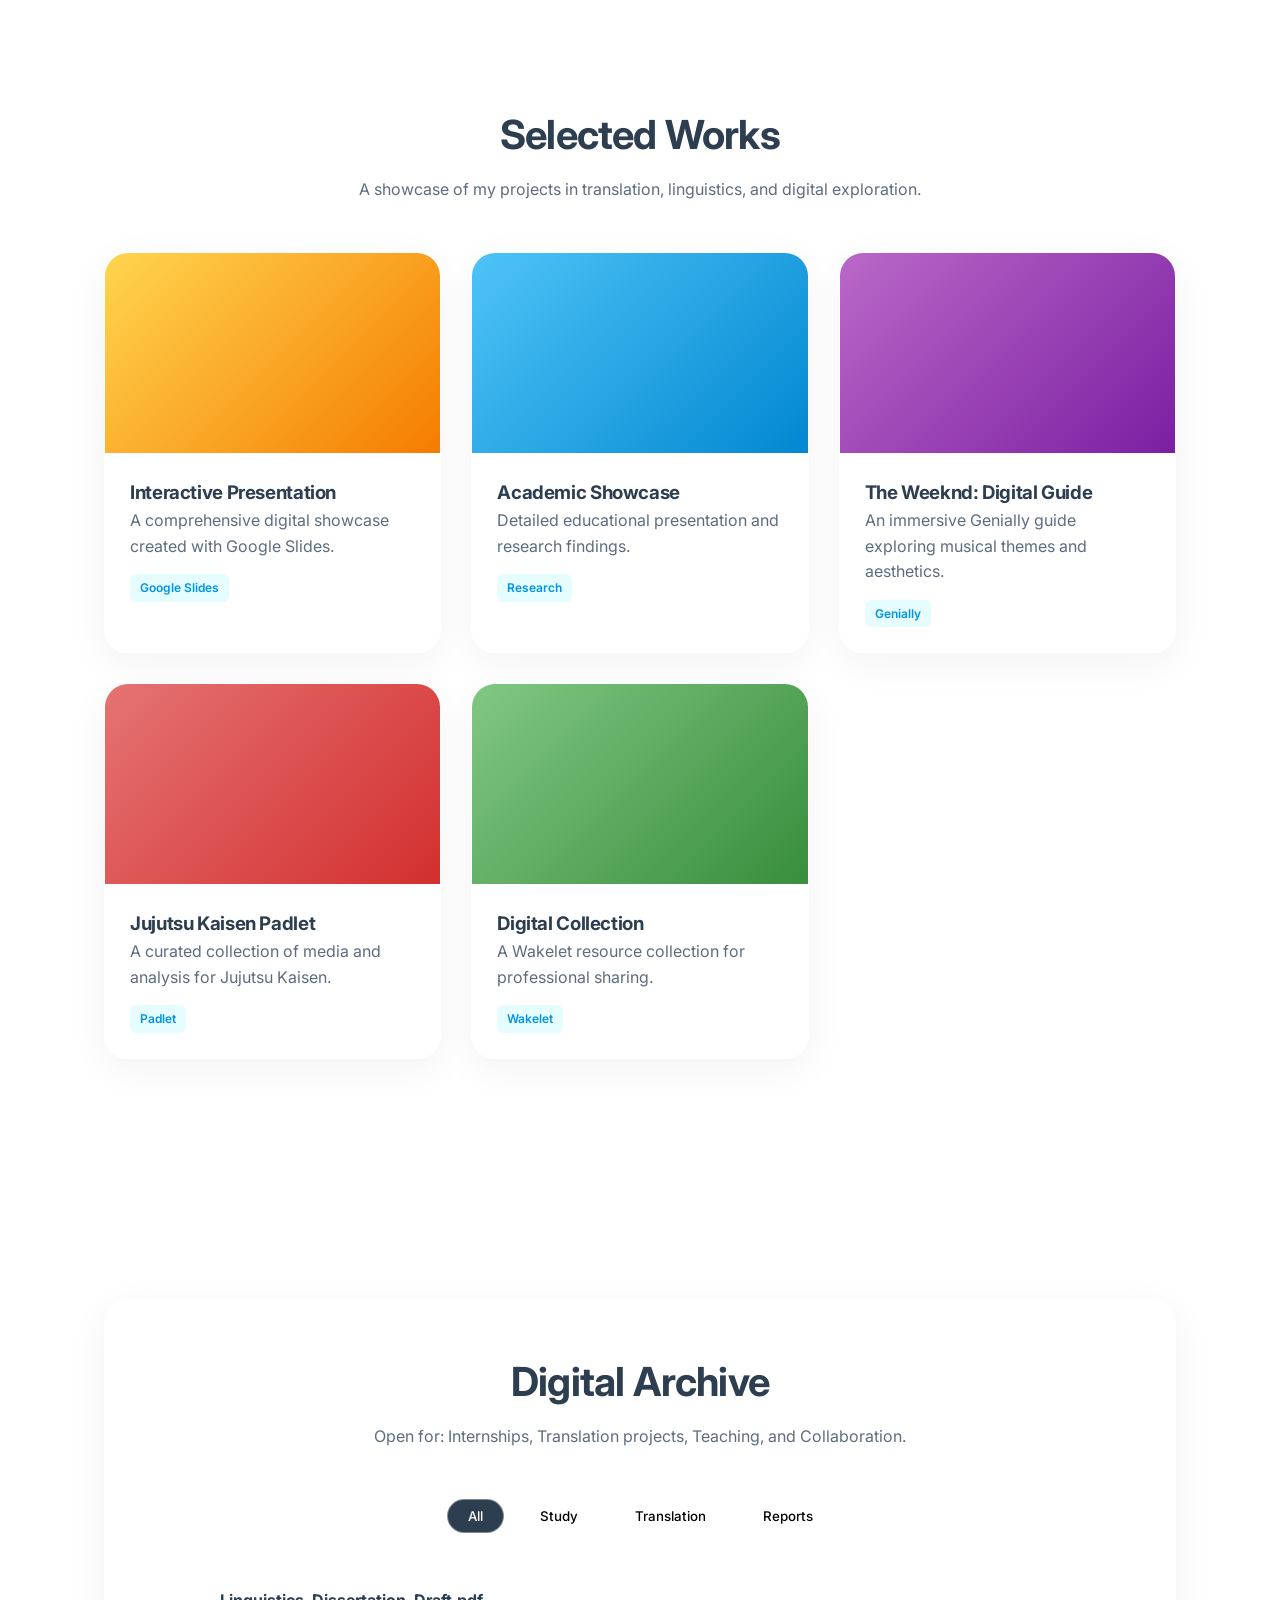
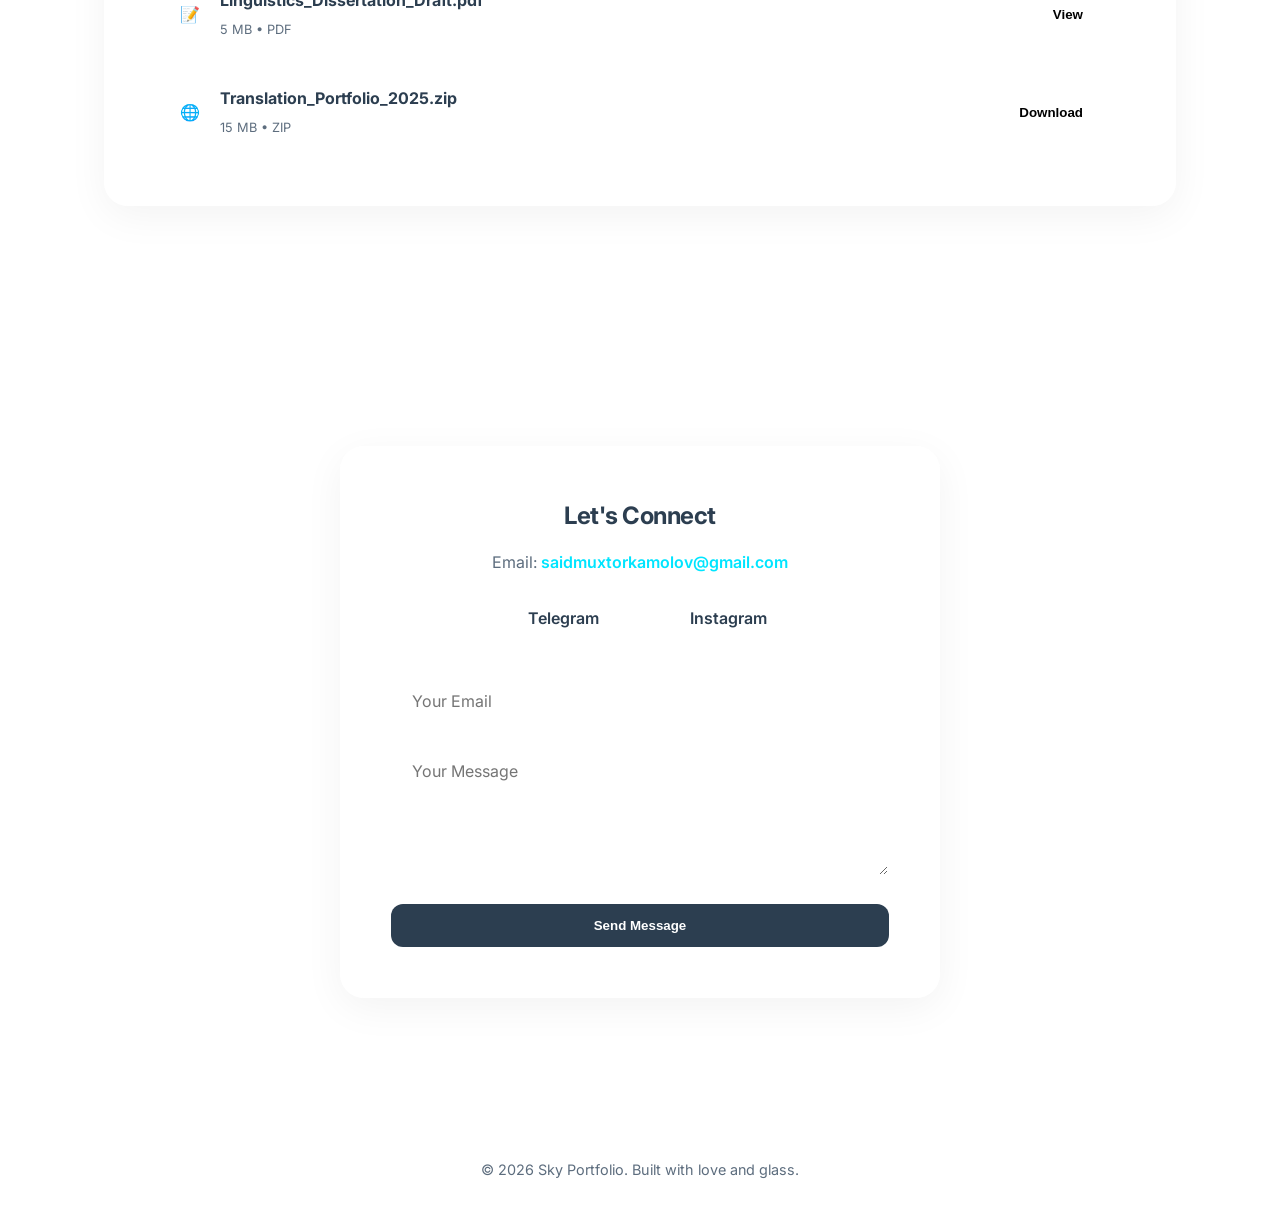
==== commit 589d4bd8: "Add files via upload" ====
--- a/index.html
+++ b/index.html
@@ -69,31 +69,49 @@
                 <p>A showcase of my projects in translation, linguistics, and digital exploration.</p>
             </div>
             <div class="portfolio-grid">
-                <!-- Project 1 -->
-                <div class="glass-panel project-card" onclick="openProject('Digital Translation Archive')">
-                    <img src="project_thumb_1_1773233244047.png" alt="Translation Project" class="project-img">
+                <!-- Project 1: Google Slides 1 -->
+                <div class="glass-panel project-card" onclick="window.open('https://docs.google.com/presentation/d/1ccxIvReBEVz6freAs-90fajJ18OhNjrz7IB2mNZyKG0/edit?slide=id.SLIDES_API972811372_0#slide=id.SLIDES_API972811372_0', '_blank')">
+                    <div class="project-img-placeholder" style="background: linear-gradient(135deg, #FFD54F 0%, #F57C00 100%);"></div>
                     <div class="project-info">
-                        <h3>Digital Translation Archive</h3>
-                        <p>A systematic collection of cross-cultural translation projects.</p>
-                        <span class="tech-tag">Linguistics</span>
+                        <h3>Interactive Presentation</h3>
+                        <p>A comprehensive digital showcase created with Google Slides.</p>
+                        <span class="tech-tag">Google Slides</span>
                     </div>
                 </div>
-                <!-- Project 2 -->
-                <div class="glass-panel project-card" onclick="openProject('Phonetics Research')">
-                    <div class="project-img-placeholder"></div>
+                <!-- Project 2: Google Slides 2 -->
+                <div class="glass-panel project-card" onclick="window.open('https://docs.google.com/presentation/d/1OwNf31U-ku_ORw57hIFCepYyDYiwmclk_CJJPGV6-AA/edit?slide=id.p1#slide=id.p1', '_blank')">
+                    <div class="project-img-placeholder" style="background: linear-gradient(135deg, #4FC3F7 0%, #0288D1 100%);"></div>
                     <div class="project-info">
-                        <h3>Phonetics Research</h3>
-                        <p>In-depth study of English phonetics and pronunciation patterns.</p>
-                        <span class="tech-tag">English Studies</span>
+                        <h3>Academic Showcase</h3>
+                        <p>Detailed educational presentation and research findings.</p>
+                        <span class="tech-tag">Research</span>
                     </div>
                 </div>
-                <!-- Project 3 -->
-                <div class="glass-panel project-card" onclick="openProject('Financial Accounting Mod')">
-                    <div class="project-img-placeholder"></div>
+                <!-- Project 3: Genially -->
+                <div class="glass-panel project-card" onclick="window.open('https://view.genially.com/68df64c9350a0a2e49449cf6/guide-the-weeknd', '_blank')">
+                    <div class="project-img-placeholder" style="background: linear-gradient(135deg, #ba68c8 0%, #7b1fa2 100%);"></div>
                     <div class="project-info">
-                        <h3>Daily Reporting System</h3>
-                        <p>Workflow optimization for cash accounting and invoice management.</p>
-                        <span class="tech-tag">Productivity</span>
+                        <h3>The Weeknd: Digital Guide</h3>
+                        <p>An immersive Genially guide exploring musical themes and aesthetics.</p>
+                        <span class="tech-tag">Genially</span>
+                    </div>
+                </div>
+                <!-- Project 4: Padlet -->
+                <div class="glass-panel project-card" onclick="window.open('https://padlet.com/1kungfupanda11/jujutsu-kaisen-ilqagqmj6edscc8w', '_blank')">
+                    <div class="project-img-placeholder" style="background: linear-gradient(135deg, #e57373 0%, #d32f2f 100%);"></div>
+                    <div class="project-info">
+                        <h3>Jujutsu Kaisen Padlet</h3>
+                        <p>A curated collection of media and analysis for Jujutsu Kaisen.</p>
+                        <span class="tech-tag">Padlet</span>
+                    </div>
+                </div>
+                <!-- Project 5: Wakelet -->
+                <div class="glass-panel project-card" onclick="window.open('https://wakelet.com/wake/MeNeL_59EGMXOinNwzPIm', '_blank')">
+                    <div class="project-img-placeholder" style="background: linear-gradient(135deg, #81c784 0%, #388e3c 100%);"></div>
+                    <div class="project-info">
+                        <h3>Digital Collection</h3>
+                        <p>A Wakelet resource collection for professional sharing.</p>
+                        <span class="tech-tag">Wakelet</span>
                     </div>
                 </div>
             </div>
--- a/style.css
+++ b/style.css
@@ -0,0 +1,517 @@
+@import url('https://fonts.googleapis.com/css2?family=Inter:wght@300;400;600;700&display=swap');
+
+:root {
+    /* Sky Palette */
+    --sky-blue: #87CEEB;
+    --light-sky-blue: #E0F7FA;
+    --soft-blue-gradient: linear-gradient(135deg, #A1C4FD 0%, #C2E9FB 100%);
+    --cloud-white: rgba(255, 255, 255, 0.95);
+    --cyan-accent: #00E5FF;
+    
+    /* Glassmorphism Constants */
+    --glass-bg: rgba(255, 255, 255, 0.25);
+    --glass-border: rgba(255, 255, 255, 0.4);
+    --glass-blur: blur(15px);
+    --glass-shadow: 0 10px 40px rgba(0, 0, 0, 0.05);
+    
+    /* Text Colors */
+    --text-primary: #2C3E50;
+    --text-secondary: #5D6D7E;
+    
+    /* Transitions */
+    --transition-smooth: all 0.4s cubic-bezier(0.4, 0, 0.2, 1);
+}
+
+* {
+    margin: 0;
+    padding: 0;
+    box-sizing: border-box;
+}
+
+body {
+    font-family: 'Inter', sans-serif;
+    color: var(--text-primary);
+    background: url('sky_background_abstract_1773232665018.png') no-repeat center center fixed;
+    background-size: cover;
+    min-height: 100vh;
+    overflow-x: hidden;
+    line-height: 1.6;
+}
+
+/* Glassmorphism Utility */
+.glass-panel {
+    background: var(--glass-bg);
+    backdrop-filter: var(--glass-blur);
+    -webkit-backdrop-filter: var(--glass-blur);
+    border: 1px solid var(--glass-border);
+    border-radius: 24px;
+    box-shadow: var(--glass-shadow);
+    transition: var(--transition-smooth);
+}
+
+.glass-panel:hover {
+    background: rgba(255, 255, 255, 0.35);
+    transform: translateY(-5px);
+    box-shadow: 0 15px 50px rgba(0, 0, 0, 0.08);
+}
+
+/* Typography */
+h1, h2, h3 {
+    font-weight: 700;
+    letter-spacing: -0.02em;
+}
+
+p {
+    color: var(--text-secondary);
+    font-weight: 400;
+}
+
+/* Animations */
+@keyframes float {
+    0% { transform: translateY(0px); }
+    50% { transform: translateY(-15px); }
+    100% { transform: translateY(0px); }
+}
+
+.animate-float {
+    animation: float 6s ease-in-out infinite;
+}
+
+@keyframes fadeIn {
+    from { opacity: 0; transform: translateY(20px); }
+    to { opacity: 1; transform: translateY(0); }
+}
+
+.fade-in {
+    animation: fadeIn 1s forwards;
+}
+
+/* Sections */
+section {
+    padding: 120px 5%;
+    max-width: 1200px;
+    margin: 0 auto;
+    position: relative;
+    z-index: 1;
+}
+
+.section-header {
+    margin-bottom: 50px;
+    text-align: center;
+}
+
+.section-header h2 {
+    font-size: 2.5rem;
+    color: var(--text-primary);
+    margin-bottom: 10px;
+}
+
+/* Hero Section */
+.hero-section {
+    height: 100vh;
+    display: flex;
+    align-items: center;
+    justify-content: center;
+    text-align: center;
+}
+
+.hero-card {
+    padding: 60px 40px;
+    max-width: 800px;
+}
+
+.badge {
+    display: inline-block;
+    padding: 6px 16px;
+    background: rgba(255, 255, 255, 0.4);
+    border: 1px solid var(--glass-border);
+    border-radius: 50px;
+    font-size: 0.85rem;
+    font-weight: 600;
+    margin-bottom: 20px;
+    color: var(--text-primary);
+}
+
+.hero-card h1 {
+    font-size: 4rem;
+    line-height: 1.1;
+    margin-bottom: 20px;
+}
+
+.accent-text {
+    background: linear-gradient(90deg, #2D3436, #00B894);
+    -webkit-background-clip: text;
+    background-clip: text;
+    -webkit-text-fill-color: transparent;
+}
+
+.tagline {
+    font-size: 1.25rem;
+    margin-bottom: 40px;
+}
+
+/* Buttons */
+.btn {
+    display: inline-block;
+    padding: 14px 32px;
+    border-radius: 12px;
+    text-decoration: none;
+    font-weight: 600;
+    transition: var(--transition-smooth);
+    cursor: pointer;
+    border: none;
+}
+
+.btn-primary {
+    background: var(--text-primary);
+    color: white;
+}
+
+.btn-primary:hover {
+    background: #000;
+    transform: translateY(-2px);
+    box-shadow: 0 10px 20px rgba(0, 0, 0, 0.2);
+}
+
+.btn-secondary {
+    background: var(--glass-bg);
+    color: var(--text-primary);
+    border: 1px solid var(--glass-border);
+    margin-left: 15px;
+}
+
+.btn-secondary:hover {
+    background: rgba(255, 255, 255, 0.4);
+}
+
+/* Floating Blobs */
+.floating-blobs {
+    position: absolute;
+    width: 100%;
+    height: 100%;
+    top: 0;
+    left: 0;
+    overflow: hidden;
+    z-index: -1;
+}
+
+.blob {
+    position: absolute;
+    border-radius: 50%;
+    filter: blur(80px);
+    opacity: 0.5;
+}
+
+.blob-1 {
+    width: 400px;
+    height: 400px;
+    background: #00E5FF;
+    top: 20%;
+    left: 10%;
+    animation: float 15s infinite alternate;
+}
+
+.blob-2 {
+    width: 300px;
+    height: 300px;
+    background: #ffffff;
+    bottom: 20%;
+    right: 15%;
+    animation: float 12s infinite alternate-reverse;
+}
+
+/* About Section */
+.about-card {
+    padding: 50px;
+}
+
+.info-list {
+    margin-top: 25px;
+    list-style: none;
+}
+
+.info-list li {
+    margin-bottom: 12px;
+    display: flex;
+    gap: 10px;
+}
+
+.interests-tags {
+    margin-top: 20px;
+    display: flex;
+    flex-wrap: wrap;
+    gap: 10px;
+}
+
+/* Portfolio Grid */
+.portfolio-grid {
+    display: grid;
+    grid-template-columns: repeat(auto-fill, minmax(300px, 1fr));
+    gap: 30px;
+}
+
+.project-card {
+    padding: 0;
+    overflow: hidden;
+}
+
+.project-img {
+    width: 100%;
+    height: 200px;
+    object-fit: cover;
+}
+
+.project-img-placeholder {
+    height: 200px;
+    background: linear-gradient(135deg, #f5f7fa 0%, #c3cfe2 100%);
+}
+
+.project-info {
+    padding: 25px;
+}
+
+.tech-tag {
+    display: inline-block;
+    padding: 4px 10px;
+    background: rgba(0, 229, 255, 0.1);
+    color: #0093E9;
+    font-size: 0.75rem;
+    font-weight: 600;
+    border-radius: 6px;
+    margin-top: 15px;
+}
+
+/* Archive Section */
+.archive-container {
+    padding: 50px;
+}
+
+.archive-categories {
+    display: flex;
+    justify-content: center;
+    gap: 15px;
+    margin-bottom: 40px;
+}
+
+.category-btn {
+    padding: 8px 20px;
+    border: 1px solid var(--glass-border);
+    background: transparent;
+    border-radius: 50px;
+    cursor: pointer;
+    font-family: inherit;
+    font-weight: 500;
+    transition: var(--transition-smooth);
+}
+
+.category-btn.active, .category-btn:hover {
+    background: var(--text-primary);
+    color: white;
+}
+
+.archive-list {
+    display: flex;
+    flex-direction: column;
+    gap: 15px;
+}
+
+.archive-item {
+    display: flex;
+    align-items: center;
+    gap: 20px;
+    padding: 15px 25px;
+    background: rgba(255, 255, 255, 0.1);
+    border-radius: 16px;
+    transition: var(--transition-smooth);
+}
+
+.archive-item:hover {
+    background: rgba(255, 255, 255, 0.2);
+}
+
+.item-details h4 {
+    margin-bottom: 2px;
+}
+
+.item-details span {
+    font-size: 0.8rem;
+    color: var(--text-secondary);
+}
+
+.download-btn {
+    margin-left: auto;
+    background: transparent;
+    border: 1px solid var(--glass-border);
+    padding: 6px 16px;
+    border-radius: 8px;
+    cursor: pointer;
+    font-weight: 600;
+}
+
+/* Contact Section */
+.contact-link {
+    color: var(--cyan-accent);
+    text-decoration: none;
+    font-weight: 600;
+}
+
+.social-links {
+    margin-top: 15px;
+    display: flex;
+    justify-content: center;
+    gap: 10px;
+    flex-wrap: wrap;
+}
+
+.contact-card {
+    max-width: 600px;
+    margin: 0 auto;
+    padding: 50px;
+    text-align: center;
+}
+
+.contact-card h2 {
+    margin-bottom: 15px;
+}
+
+.contact-form {
+    margin-top: 30px;
+    display: flex;
+    flex-direction: column;
+    gap: 20px;
+}
+
+.form-group input, .form-group textarea {
+    width: 100%;
+    padding: 14px 20px;
+    background: rgba(255, 255, 255, 0.2);
+    border: 1px solid var(--glass-border);
+    border-radius: 12px;
+    font-family: inherit;
+    font-size: 1rem;
+    color: var(--text-primary);
+    outline: none;
+    transition: var(--transition-smooth);
+}
+
+.form-group input:focus, .form-group textarea:focus {
+    background: rgba(255, 255, 255, 0.35);
+    border-color: var(--cyan-accent);
+}
+
+/* Modal */
+.modal {
+    position: fixed;
+    top: 0;
+    left: 0;
+    width: 100%;
+    height: 100%;
+    background: rgba(0, 0, 0, 0.2);
+    backdrop-filter: blur(5px);
+    display: none;
+    align-items: center;
+    justify-content: center;
+    z-index: 2000;
+}
+
+.modal.active {
+    display: flex;
+}
+
+.modal-content {
+    max-width: 800px;
+    width: 90%;
+    padding: 40px;
+    position: relative;
+}
+
+.close-modal {
+    position: absolute;
+    top: 20px;
+    right: 20px;
+    font-size: 2rem;
+    cursor: pointer;
+}
+
+.modal-img-placeholder {
+    height: 300px;
+    background: linear-gradient(135deg, #e0f2f1 0%, #b2ebf2 100%);
+    border-radius: 16px;
+    margin: 20px 0;
+}
+
+/* Responsive Footer */
+footer {
+    padding: 40px;
+    text-align: center;
+    font-size: 0.9rem;
+    color: var(--text-secondary);
+}
+
+/* Responsive adjustments */
+@media (max-width: 768px) {
+    nav {
+        flex-direction: column;
+        padding: 10px;
+        gap: 5px;
+    }
+
+    .nav-links {
+        display: none;
+    }
+    
+    .logo {
+        margin-right: 0;
+        font-size: 0.9rem;
+    }
+
+    .hero-card h1 {
+        font-size: 2.2rem;
+    }
+    
+    .btn-secondary {
+        margin-left: 0;
+        margin-top: 10px;
+        width: 100%;
+    }
+}
+
+/* Navbar */
+nav {
+    position: fixed;
+    top: 0;
+    width: 100%;
+    z-index: 1000;
+    padding: 15px 5%;
+    display: flex;
+    justify-content: space-between;
+    align-items: center;
+    background: rgba(255, 255, 255, 0.1);
+    backdrop-filter: blur(15px);
+    -webkit-backdrop-filter: blur(15px);
+    border-bottom: 1px solid rgba(255, 255, 255, 0.2);
+}
+
+.logo {
+    font-size: 1.1rem;
+    letter-spacing: 1px;
+    white-space: nowrap;
+    margin-right: 20px;
+}
+
+.nav-links {
+    display: flex;
+    gap: 30px;
+    list-style: none;
+}
+
+.nav-links a {
+    text-decoration: none;
+    color: var(--text-primary);
+    font-weight: 500;
+    transition: var(--transition-smooth);
+}
+
+.nav-links a:hover {
+    color: var(--cyan-accent);
+}
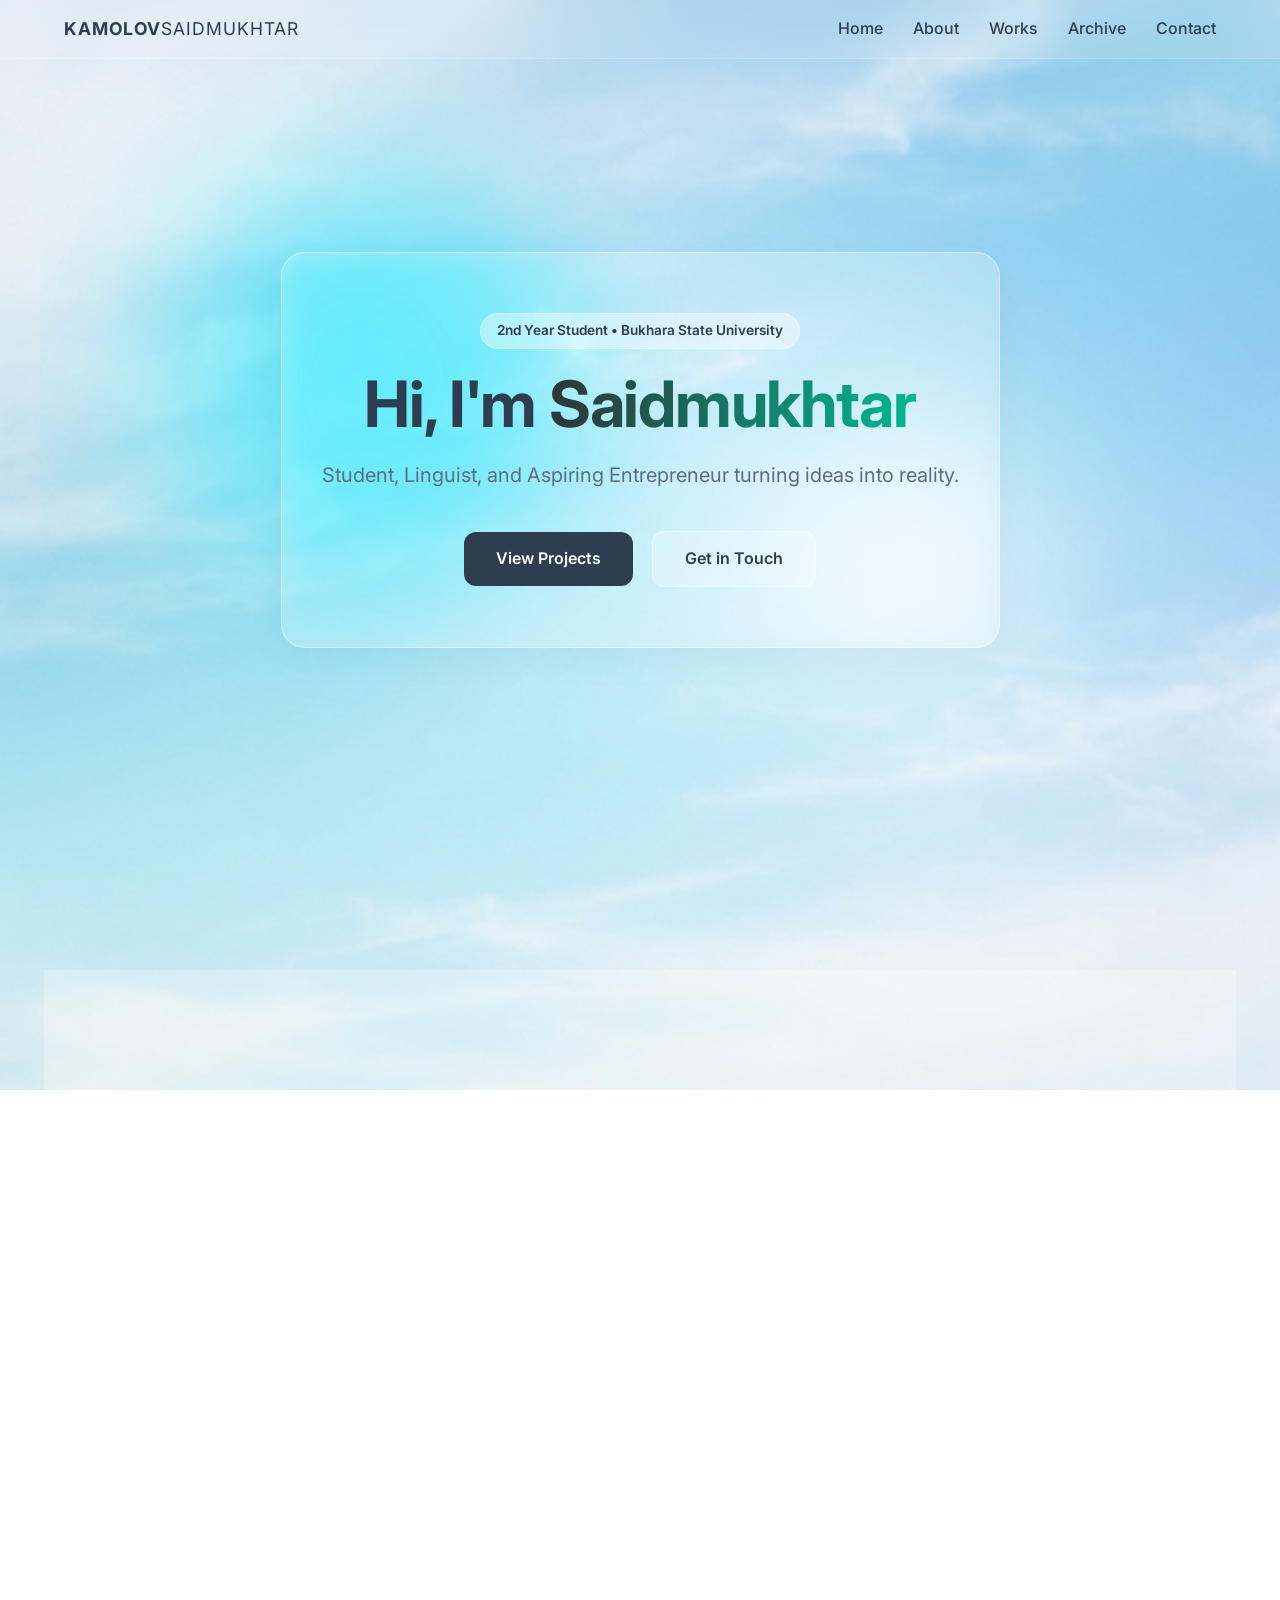
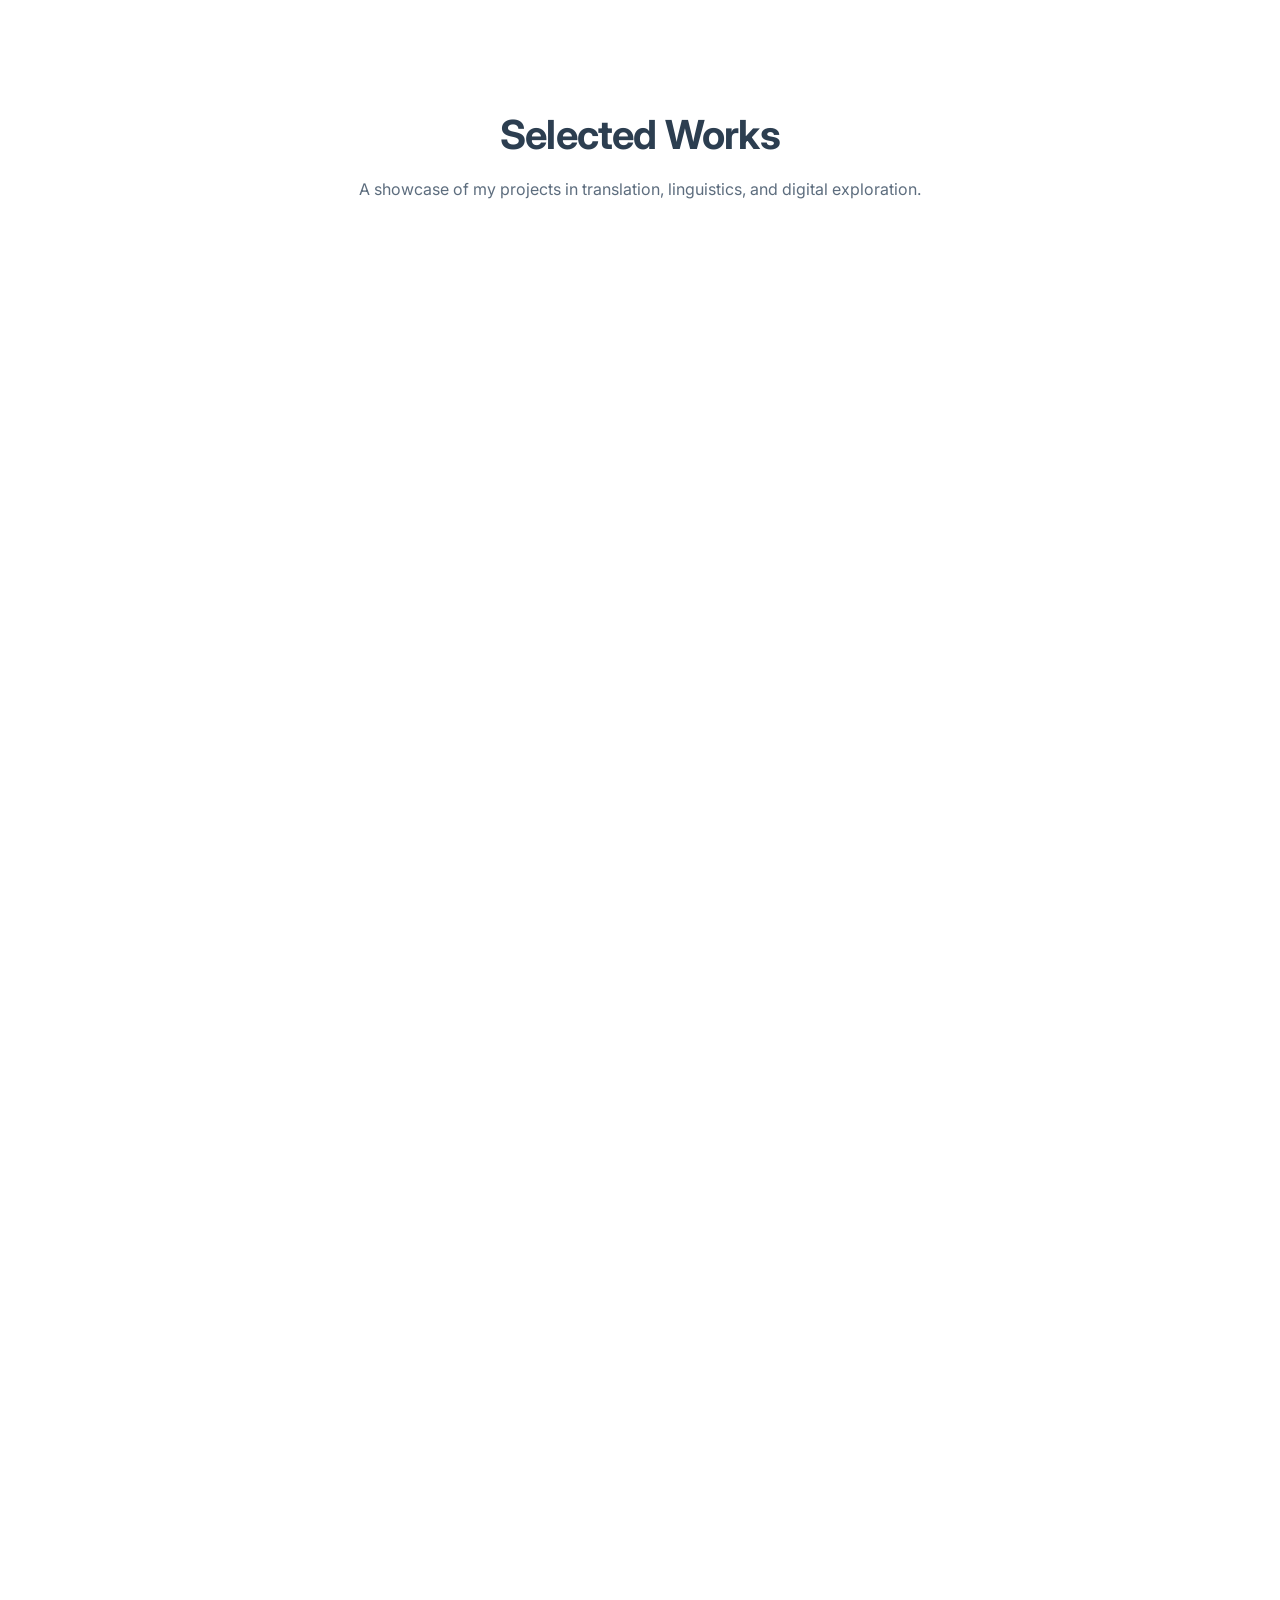
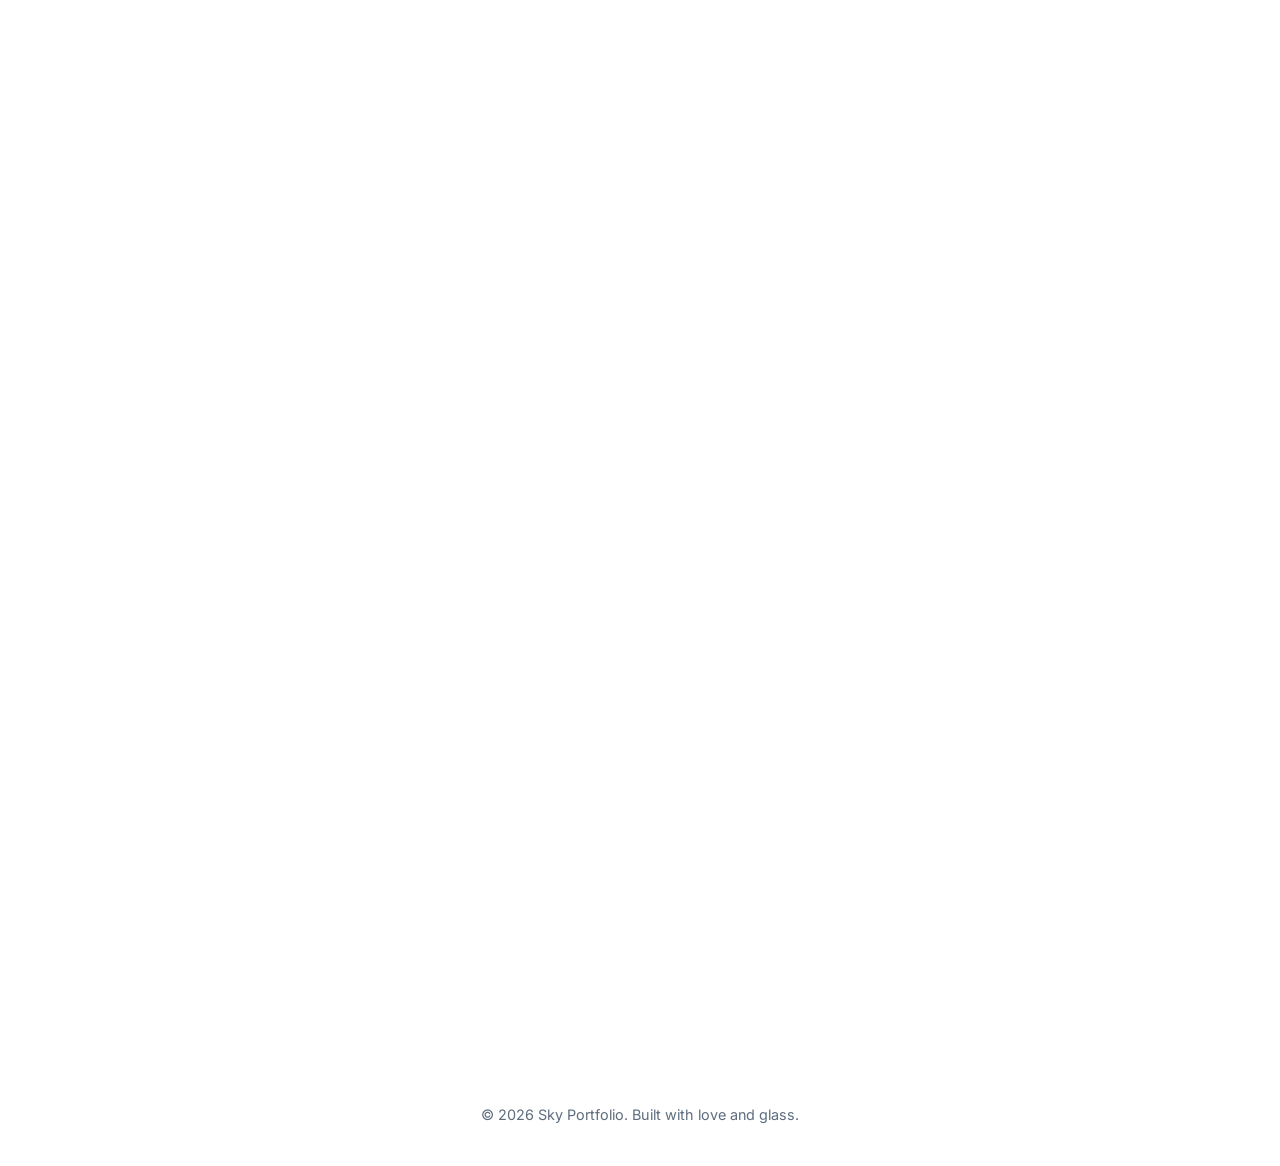
==== commit b8b43ac1: "Add files via upload" ====
--- a/index.html
+++ b/index.html
@@ -71,7 +71,7 @@
             <div class="portfolio-grid">
                 <!-- Project 1: Google Slides 1 -->
                 <div class="glass-panel project-card" onclick="window.open('https://docs.google.com/presentation/d/1ccxIvReBEVz6freAs-90fajJ18OhNjrz7IB2mNZyKG0/edit?slide=id.SLIDES_API972811372_0#slide=id.SLIDES_API972811372_0', '_blank')">
-                    <div class="project-img-placeholder" style="background: linear-gradient(135deg, #FFD54F 0%, #F57C00 100%);"></div>
+                    <img src="https://upload.wikimedia.org/wikipedia/commons/a/a6/CiS2018_Wikimedia_slides_and_materials.jpg" class="project-img" alt="Interactive Presentation">
                     <div class="project-info">
                         <h3>Interactive Presentation</h3>
                         <p>A comprehensive digital showcase created with Google Slides.</p>
@@ -80,7 +80,7 @@
                 </div>
                 <!-- Project 2: Google Slides 2 -->
                 <div class="glass-panel project-card" onclick="window.open('https://docs.google.com/presentation/d/1OwNf31U-ku_ORw57hIFCepYyDYiwmclk_CJJPGV6-AA/edit?slide=id.p1#slide=id.p1', '_blank')">
-                    <div class="project-img-placeholder" style="background: linear-gradient(135deg, #4FC3F7 0%, #0288D1 100%);"></div>
+                    <img src="https://upload.wikimedia.org/wikipedia/commons/7/7c/Salle_de_lecture_Bibliotheque_Sainte-Genevieve_n03.jpg" class="project-img" alt="Academic Showcase">
                     <div class="project-info">
                         <h3>Academic Showcase</h3>
                         <p>Detailed educational presentation and research findings.</p>
@@ -89,7 +89,7 @@
                 </div>
                 <!-- Project 3: Genially -->
                 <div class="glass-panel project-card" onclick="window.open('https://view.genially.com/68df64c9350a0a2e49449cf6/guide-the-weeknd', '_blank')">
-                    <div class="project-img-placeholder" style="background: linear-gradient(135deg, #ba68c8 0%, #7b1fa2 100%);"></div>
+                    <img src="https://www.highsnobiety.com/static-assets/dato/1652308888-the-weeknd-after-hours-main.jpg" class="project-img" alt="The Weeknd Guide">
                     <div class="project-info">
                         <h3>The Weeknd: Digital Guide</h3>
                         <p>An immersive Genially guide exploring musical themes and aesthetics.</p>
@@ -98,7 +98,7 @@
                 </div>
                 <!-- Project 4: Padlet -->
                 <div class="glass-panel project-card" onclick="window.open('https://padlet.com/1kungfupanda11/jujutsu-kaisen-ilqagqmj6edscc8w', '_blank')">
-                    <div class="project-img-placeholder" style="background: linear-gradient(135deg, #e57373 0%, #d32f2f 100%);"></div>
+                    <img src="https://upload.wikimedia.org/wikipedia/commons/7/79/Memorial_para_Satoru_Goj%C5%8D%2C_metro_Universidad_de_Chile_%28octubre%29.jpg" class="project-img" alt="Jujutsu Kaisen Collection">
                     <div class="project-info">
                         <h3>Jujutsu Kaisen Padlet</h3>
                         <p>A curated collection of media and analysis for Jujutsu Kaisen.</p>
@@ -107,7 +107,7 @@
                 </div>
                 <!-- Project 5: Wakelet -->
                 <div class="glass-panel project-card" onclick="window.open('https://wakelet.com/wake/MeNeL_59EGMXOinNwzPIm', '_blank')">
-                    <div class="project-img-placeholder" style="background: linear-gradient(135deg, #81c784 0%, #388e3c 100%);"></div>
+                    <img src="https://upload.wikimedia.org/wikipedia/commons/6/6f/Turanga_Workspaces_MRD_02.jpg" class="project-img" alt="Digital Collection">
                     <div class="project-info">
                         <h3>Digital Collection</h3>
                         <p>A Wakelet resource collection for professional sharing.</p>
@@ -125,27 +125,51 @@
                     <p>Open for: Internships, Translation projects, Teaching, and Collaboration.</p>
                 </div>
                 <div class="archive-categories">
-                    <button class="category-btn active">All</button>
-                    <button class="category-btn">Study</button>
-                    <button class="category-btn">Translation</button>
-                    <button class="category-btn">Reports</button>
+                    <button class="category-btn active" data-filter="all">All</button>
+                    <button class="category-btn" data-filter="study">Study</button>
+                    <button class="category-btn" data-filter="translation">Translation</button>
+                    <button class="category-btn" data-filter="reports">Reports</button>
                 </div>
                 <div class="archive-list">
-                    <div class="archive-item">
-                        <div class="icon">📝</div>
-                        <div class="item-details">
-                            <h4>Linguistics_Dissertation_Draft.pdf</h4>
-                            <span>5 MB • PDF</span>
-                        </div>
-                        <button class="download-btn">View</button>
-                    </div>
-                    <div class="archive-item">
+                    <div class="archive-item" data-category="study">
+                        <div class="icon">🎓</div>
+                        <div class="item-details">
+                            <h4>Interactive Presentation</h4>
+                            <span>Google Slides • Study</span>
+                        </div>
+                        <a href="https://docs.google.com/presentation/d/1ccxIvReBEVz6freAs-90fajJ18OhNjrz7IB2mNZyKG0/edit" target="_blank" class="download-btn">View</a>
+                    </div>
+                    <div class="archive-item" data-category="study">
+                        <div class="icon">📚</div>
+                        <div class="item-details">
+                            <h4>Academic Showcase</h4>
+                            <span>Google Slides • Study</span>
+                        </div>
+                        <a href="https://docs.google.com/presentation/d/1OwNf31U-ku_ORw57hIFCepYyDYiwmclk_CJJPGV6-AA/edit" target="_blank" class="download-btn">View</a>
+                    </div>
+                    <div class="archive-item" data-category="translation">
+                        <div class="icon">🎵</div>
+                        <div class="item-details">
+                            <h4>The Weeknd: Digital Guide</h4>
+                            <span>Genially • Translation</span>
+                        </div>
+                        <a href="https://view.genially.com/68df64c9350a0a2e49449cf6/guide-the-weeknd" target="_blank" class="download-btn">View</a>
+                    </div>
+                    <div class="archive-item" data-category="reports">
+                        <div class="icon">📋</div>
+                        <div class="item-details">
+                            <h4>Jujutsu Kaisen Padlet</h4>
+                            <span>Padlet • Reports</span>
+                        </div>
+                        <a href="https://padlet.com/1kungfupanda11/jujutsu-kaisen-ilqagqmj6edscc8w" target="_blank" class="download-btn">View</a>
+                    </div>
+                    <div class="archive-item" data-category="reports">
                         <div class="icon">🌐</div>
                         <div class="item-details">
-                            <h4>Translation_Portfolio_2025.zip</h4>
-                            <span>15 MB • ZIP</span>
-                        </div>
-                        <button class="download-btn">Download</button>
+                            <h4>Digital Collection</h4>
+                            <span>Wakelet • Reports</span>
+                        </div>
+                        <a href="https://wakelet.com/wake/MeNeL_59EGMXOinNwzPIm" target="_blank" class="download-btn">View</a>
                     </div>
                 </div>
             </div>
--- a/style.css
+++ b/style.css
@@ -346,6 +346,17 @@
     border-radius: 8px;
     cursor: pointer;
     font-weight: 600;
+    font-family: inherit;
+    font-size: 0.9rem;
+    text-decoration: none;
+    color: var(--text-primary);
+    white-space: nowrap;
+    transition: var(--transition-smooth);
+}
+
+.download-btn:hover {
+    background: var(--text-primary);
+    color: white;
 }
 
 /* Contact Section */
